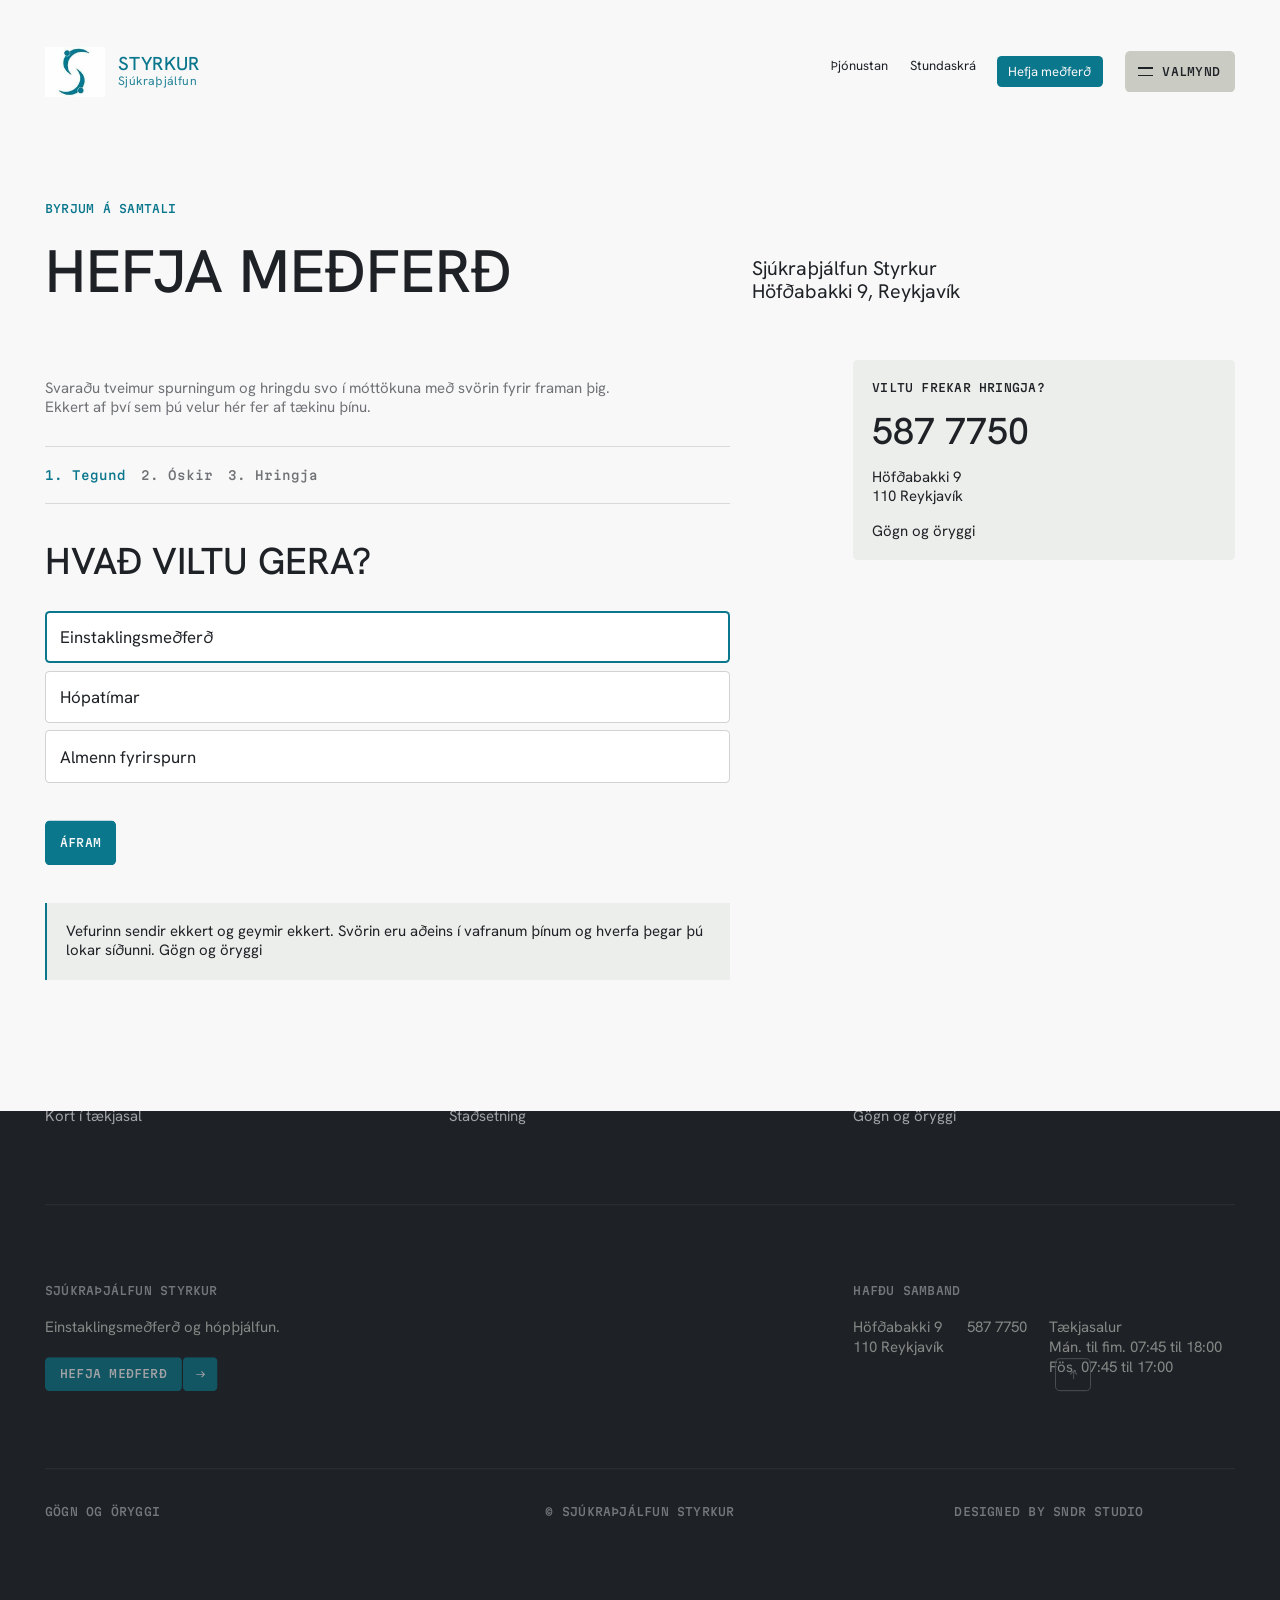
==== byrja.html @ fd708a23 "Deploy bebd283 (noindex preview)" ====
<!doctype html>
<html lang="is">
<head>
<meta charset="utf-8">
<meta name="viewport" content="width=device-width, initial-scale=1">
<title>Hefja meðferð | Sjúkraþjálfun Styrkur</title>
<meta http-equiv="Content-Security-Policy" content="form-action 'none'">
<meta name="robots" content="noindex, nofollow">
<meta name="theme-color" content="#f8f8f9">
<link rel="icon" type="image/jpeg" href="img/cropped-cropped-logo.jpg">
<link rel="apple-touch-icon" href="img/cropped-cropped-logo.jpg">
<script>/* landing loader gate: home page, first visit per session, motion allowed. Failsafe opens after 4.5 s whatever happens. */
(function(){var d=document.documentElement,open;window.styrkurGate=new Promise(function(r){open=r});window.styrkurOpen=open;
try{var home=/(\/|index\.html)$/.test(location.pathname),seen=sessionStorage.getItem('styrkur-seen'),calm=matchMedia('(prefers-reduced-motion: reduce)').matches;
if(home&&!seen&&!calm){d.classList.add('is-loading');setTimeout(function(){if(d.classList.contains('is-loading')){d.classList.remove('is-loading');var l=document.getElementById('ldr');if(l)l.remove();open()}},4500)}else open()}catch(e){open()}})();</script>
<link rel="stylesheet" href="css/brand.css?v=styrkur-1">
<link rel="stylesheet" href="css/site.css?v=styrkur-1">
<link rel="stylesheet" href="css/pages.css?v=styrkur-1">
<link rel="stylesheet" href="css/styrkur.css?v=styrkur-3">
</head>
<body data-page="byrja">
<!-- Frumgerð. Ekkert er sent úr eyðublaðinu. -->
<svg width="0" height="0" style="position:absolute" aria-hidden="true"><symbol id="arrow" viewBox="0 0 12 9">
<path d="M7.5 0 12 4.5 7.5 9l-.9-.9 3-3H0V3.9h9.6l-3-3z" fill="currentColor"/></symbol></svg><a class="skip" href="#main">Fara beint í efni</a>
<header class="hdr" id="hdr"><div class="hdr__row"><a class="logo logo--lock" href="index.html" aria-label="Sjúkraþjálfun Styrkur, forsíða"><img class="logo__seal" src="img/cropped-cropped-logo.jpg" width="200" height="167" alt=""><span class="logo__name" translate="no"><span>STYRKUR</span><span>Sjúkraþjálfun</span></span></a>
<nav class="hdr__nav" aria-label="Flýtileiðir"><a href="thjonusta.html">Þjónustan</a><a href="stundaskra.html">Stundaskrá</a><a href="byrja.html" class="hdr__book">Hefja meðferð</a></nav>
<button class="burger burger--lbl " id="burger" aria-label="Opna valmynd" aria-expanded="false" aria-controls="nav"><span class="burger__in"></span><span class="burger__l"></span><span class="burger__t" aria-hidden="true">Valmynd</span></button></div></header>
<div class="nav-veil" aria-hidden="true"></div><div class="nav" id="nav" role="dialog" aria-modal="true" aria-label="Valmynd" tabindex="-1" inert><div class="nav__scroll" data-nav-scroll><div class="nav__box"><div class="nav__head"><a class="logo logo--lock" href="index.html" aria-label="Sjúkraþjálfun Styrkur, forsíða"><img class="logo__seal" src="img/cropped-cropped-logo.jpg" width="200" height="167" alt=""><span class="logo__name" translate="no"><span>STYRKUR</span><span>Sjúkraþjálfun</span></span></a><button class="burger burger--lbl nav__close" id="close" aria-label="Loka valmynd" ><span class="burger__in"></span><span class="burger__l"></span><span class="burger__t" aria-hidden="true">Loka</span></button></div><div class="nav__cols"><div class="nav__col">
<h2 class="nav__title t-mono"><button type="button" class="acc" aria-expanded="false" data-split="chars">Þjónusta</button></h2>
<ul class="nav__links">
<li><a href="thjonusta.html"><span style="--i:0">Þjónustan</span></a></li>
<li><a href="stundaskra.html"><span style="--i:1">Stundaskrá</span></a></li>
<li><a href="gjafabref.html"><span style="--i:2">Kort í tækjasal</span></a></li>
</ul></div><div class="nav__col">
<h2 class="nav__title t-mono"><button type="button" class="acc" aria-expanded="false" data-split="chars">Hefja meðferð</button></h2>
<ul class="nav__links">
<li><a href="byrja.html"><span style="--i:0">Hefja meðferð</span></a></li>
<li><a href="tel:+3545877750"><span style="--i:1">587 7750</span></a></li>
<li><a href="starfsfolk.html#stadsetning"><span style="--i:2">Staðsetning</span></a></li>
</ul></div><div class="nav__col">
<h2 class="nav__title t-mono"><button type="button" class="acc" aria-expanded="false" data-split="chars">Styrkur</button></h2>
<ul class="nav__links">
<li><a href="starfsfolk.html"><span style="--i:0">Starfsfólk og um okkur</span></a></li>
<li><a href="frettir.html"><span style="--i:1">Fréttir</span></a></li>
<li><a href="gogn.html"><span style="--i:2">Gögn og öryggi</span></a></li>
</ul></div></div><div class="nav__cards"><a class="nav__card" href="byrja.html"><span class="nav__thumb"><img class="ph" src="img/IMG_5588-scaled-e1670781606950.jpg" width="1920" height="1331" alt="" loading="lazy" decoding="async"></span><span class="nav__card-t"><span>Hefja meðferð</span><span>Byrjum á samtali</span></span></a><a class="nav__card" href="stundaskra.html"><span class="nav__thumb"><img class="ph" src="img/DSC_3458-copy-e1670781083453-edited.jpg" width="907" height="567" alt="" loading="lazy" decoding="async"></span><span class="nav__card-t"><span>Vikan þín</span><span>Hópar og tímar</span></span></a><a class="nav__card" href="starfsfolk.html"><span class="nav__thumb"><img class="ph" src="img/DSC_3448-copy.jpg" width="1200" height="801" alt="" loading="lazy" decoding="async"></span><span class="nav__card-t"><span>Fólkið okkar</span><span>Kynntu þér starfsfólkið</span></span></a></div><div class="nav__foot t-mono"><a href="tel:+3545877750"><span>587 7750</span></a><a href="starfsfolk.html#stadsetning"><span>Höfðabakki 9</span></a>
<p><span>© Sjúkraþjálfun Styrkur</span></p>
</div></div></div></div>
<main id="main">
<section class="bkh grid px" data-theme="white" id="koma"><div class="bkh__t">
<p class="t-mono eyebrow" data-split="chars">Byrjum á samtali</p>
<h1 class="t-h1" data-split="lines3d">Hefja meðferð</h1>
</div>
<p class="bkh__l" data-split="lines">Sjúkraþjálfun Styrkur<br>Höfðabakki 9, Reykjavík</p>
</section>
<section class="bk px" data-theme="white" id="beidni"><div class="grid"><div class="bk__main">
<p class="st-note">Svaraðu tveimur spurningum og hringdu svo í móttökuna með svörin fyrir framan þig. Ekkert af því sem þú velur hér fer af tækinu þínu.</p>
<noscript>
<p>Hringdu í móttökuna í <a class="ul" href="tel:+3545877750">587 7750</a>.</p>
</noscript>
<form onsubmit="return false" id="request" aria-describedby="privacy-note"><ol class="st-progress" aria-label="Skref beiðni">
<li aria-current="step">1. Tegund</li>
<li>2. Óskir</li>
<li>3. Hringja</li>
</ol>
<fieldset class="st-step" data-step="0">
<legend class="t-h2" tabindex="-1">Hvað viltu gera?</legend>
<div class="vk__opts"><label class="vk__opt"><input type="radio" name="type" value="Einstaklingsmeðferð" checked><span class="vk__opt-t">Einstaklingsmeðferð</span></label><label class="vk__opt"><input type="radio" name="type" value="Hópatímar" ><span class="vk__opt-t">Hópatímar</span></label><label class="vk__opt"><input type="radio" name="type" value="Almenn fyrirspurn" ><span class="vk__opt-t">Almenn fyrirspurn</span></label></div></fieldset>
<fieldset class="st-step" data-step="1" hidden>
<legend class="t-h2" tabindex="-1">Hvenær hentar þér?</legend>
<fieldset class="vk__set">
<legend class="t-mono">Dagar, valfrjálst</legend>
<div class="vk__picks"><label class="st-check"><input type="checkbox" name="day" value="Mánudagur"><span>Mánudagur</span></label><label class="st-check"><input type="checkbox" name="day" value="Þriðjudagur"><span>Þriðjudagur</span></label><label class="st-check"><input type="checkbox" name="day" value="Miðvikudagur"><span>Miðvikudagur</span></label><label class="st-check"><input type="checkbox" name="day" value="Fimmtudagur"><span>Fimmtudagur</span></label><label class="st-check"><input type="checkbox" name="day" value="Föstudagur"><span>Föstudagur</span></label></div></fieldset>
<fieldset class="vk__set">
<legend class="t-mono">Tími dags</legend>
<div class="vk__opts"><label class="vk__opt"><input type="radio" name="period" value="Skiptir ekki máli" checked><span class="vk__opt-t">Skiptir ekki máli</span></label><label class="vk__opt"><input type="radio" name="period" value="Fyrir hádegi" ><span class="vk__opt-t">Fyrir hádegi</span></label><label class="vk__opt"><input type="radio" name="period" value="Eftir hádegi" ><span class="vk__opt-t">Eftir hádegi</span></label></div></fieldset>
<p>Óskirnar eru ekki staðfestur meðferðartími.</p>
</fieldset>
<fieldset class="st-step" data-step="2" hidden>
<legend class="t-h2" tabindex="-1">Hringdu og segðu þetta</legend>
<dl class="st-review" id="review"></dl>
<p>Móttakan finnur með þér tíma eða hóp sem hentar. Hvað amar að ræðir þú við sjúkraþjálfarann, ekki á vefnum.</p>
</fieldset>
<div class="st-actions"><button type="button" class="vk__pick" data-back hidden>Til baka</button><button type="button" class="btn btn--signal" data-next><span class="btn__in"><span class="btn__seg">Áfram</span></span></button><a class="btn btn--signal" href="tel:+3545877750" data-send hidden><span class="btn__in"><span class="btn__seg">Hringja í 587 7750</span><span class="btn__seg btn__seg--icon"><svg aria-hidden="true"><use href="#arrow"/></svg></span></span></a></div></form>
<aside class="st-privacy" id="privacy-note">
<p>Vefurinn sendir ekkert og geymir ekkert. Svörin eru aðeins í vafranum þínum og hverfa þegar þú lokar síðunni. <a class="ul" href="gogn.html">Gögn og öryggi</a></p>
</aside>
</div>
<aside class="bk__aside" data-reveal="fade"><div class="bk__sticky">
<p class="t-mono">Viltu frekar hringja?</p>
<p class="t-h2"><a href="tel:+3545877750">587 7750</a></p>
<p>Höfðabakki 9<br>110 Reykjavík</p>
<a class="ul" href="gogn.html">Gögn og öryggi</a></div></aside>
</div></section>
</main>
<footer class="ftr" data-theme="dark"><div class="ftr__in px"><div class="ftr__nav grid"><div>
<h2 class="ftr__t t-mono"><button type="button" class="acc" aria-expanded="false">Þjónusta</button></h2>
<ul class="ftr__list">
<li><a href="thjonusta.html">Þjónustan</a></li>
<li><a href="stundaskra.html">Stundaskrá</a></li>
<li><a href="gjafabref.html">Kort í tækjasal</a></li>
</ul></div><div>
<h2 class="ftr__t t-mono"><button type="button" class="acc" aria-expanded="false">Hefja meðferð</button></h2>
<ul class="ftr__list">
<li><a href="byrja.html">Hefja meðferð</a></li>
<li><a href="tel:+3545877750">587 7750</a></li>
<li><a href="starfsfolk.html#stadsetning">Staðsetning</a></li>
</ul></div><div>
<h2 class="ftr__t t-mono"><button type="button" class="acc" aria-expanded="false">Styrkur</button></h2>
<ul class="ftr__list">
<li><a href="starfsfolk.html">Starfsfólk og um okkur</a></li>
<li><a href="frettir.html">Fréttir</a></li>
<li><a href="gogn.html">Gögn og öryggi</a></li>
</ul></div></div><div class="ftr__mid"><div class="ftr__news">
<h2 class="ftr__t t-mono">Sjúkraþjálfun Styrkur</h2>
<p>Einstaklingsmeðferð og hópþjálfun.</p>
<a class="btn btn--signal" href="byrja.html"><span class="btn__in"><span class="btn__seg">Hefja meðferð</span><span class="btn__seg btn__seg--icon"><svg aria-hidden="true"><use href="#arrow"/></svg></span></span></a></div><div class="ftr__contact">
<h2 class="ftr__t t-mono">Hafðu samband</h2>
<p>Höfðabakki 9<br>110 Reykjavík</p>
<a class="ul" href="tel:+3545877750">587 7750</a>
<p>Tækjasalur<br>Mán. til fim. 07:45 til 18:00<br>Fös. 07:45 til 17:00</p>
</div><button class="btn ftr__top" id="toTop" aria-label="Efst á síðu"><span class="btn__in"><span class="btn__seg"><svg viewBox="0 0 12 12" aria-hidden="true"><path d="M6 0 11 5l-.9.9L6.6 2.4V12H5.4V2.4L1.9 5.9 1 5z" fill="currentColor"/></svg><svg viewBox="0 0 12 12" aria-hidden="true"><path d="M6 0 11 5l-.9.9L6.6 2.4V12H5.4V2.4L1.9 5.9 1 5z" fill="currentColor"/></svg></span></span></button></div><div class="ftr__bot grid t-mono"><a href="gogn.html">Gögn og öryggi</a><span>© Sjúkraþjálfun Styrkur</span><a class="ftr__credit" href="https://sndrstudio.is">Designed by SNDR Studio</a></div></div></footer>
<div class="cur" id="cur" aria-hidden="true"><div class="cur__pill t-mono"><span id="curText"></span><svg style="width:1rem;height:.8rem"><use href="#arrow"/></svg></div></div>

<script src="js/vendor/gsap.min.js"></script>
<script src="js/vendor/SplitText.min.js"></script>
<script src="js/vendor/ScrollToPlugin.min.js"></script>
<script src="js/vendor/CustomEase.min.js"></script>
<script src="js/vendor/lenis.min.js"></script>
<script src="js/site.js?v=styrkur-3"></script>
<script src="js/styrkur.js?v=styrkur-3"></script>
</body>
</html>
---- css/brand.css ----
/* Styrkur brand layer. Original type and neutral system tokens retained. */
@font-face{font-family:"Sans";src:url("../fonts/hanken/hanken-grotesk-v12-latin_latin-ext-regular.woff2") format("woff2");font-weight:300 450;font-display:swap}
@font-face{font-family:"Sans";src:url("../fonts/hanken/hanken-grotesk-v12-latin_latin-ext-500.woff2") format("woff2");font-weight:451 700;font-display:swap}
@font-face{font-family:"Mono";src:url("../fonts/martian/martian-mono-v6-latin_latin-ext-100.woff2") format("woff2");font-weight:100 300;font-display:swap}
@font-face{font-family:"Mono";src:url("../fonts/martian/martian-mono-v6-latin_latin-ext-500.woff2") format("woff2");font-weight:301 700;font-display:swap}
:root{
  /* colour roles */
  --ink:#1e2226;      /* primary text, dark sections, menu panel          ref #1e2226 */
  --paper:#f8f8f9;    /* page background, text on dark                    ref #f8f8f9 */
  --signal:#0a778c;   /* median logo pixel; 4.91:1 on paper, 5.21:1 with white */
  --stone:#caccc4;    /* button fill, tracks, text on dark                 ref #caccc4 */
  --mute:#707275;     /* body copy on light: AA set from the bundle, 4.55:1 ref #787a7d */
  --mute-2:#717273;   /* tags, dates, table rows: AA 4.54:1                ref #a5a7a8 */
  --line-dark:#696c6e;/* outline button on dark, captions: 3.03:1         ref #4b4e51 */
  --media:#c9ccc6;    /* media placeholder before load                     ref #bbb */
  --sans:"Sans",system-ui,sans-serif;
  --mono:"Mono",ui-monospace,monospace;
}
.tmd__copy,.ftr__t,.nav__title{color:#86888b}  /* mute on ink: 4.50:1 */
---- css/site.css ----
/* Clean-room rebuild of the olympic.no system. Values from ../TEARDOWN.md. Own markup, own class names. */

:root{
  --wrap:172.8rem; --margin:4.8rem; --gutter:2.4rem; --cols:12; --radius:.5rem; --header-h:15.3rem;
  --col-w:calc((min(100vw,var(--wrap)) - 2*var(--margin) - (var(--cols) - 1)*var(--gutter))/var(--cols));
  --pad-x:max((100% - var(--wrap))/2 + var(--margin),var(--margin));
  --ease-out:cubic-bezier(.22,.7,.2,1); --ease-in:cubic-bezier(.55,.085,.68,.53); --ease-dive:cubic-bezier(.85,0,.15,1); --ease-tile:cubic-bezier(.77,0,.18,1);
  --menu-dur:1.2s; --menu-dim:.25; --tempo-1:2s; --tempo-2:2s;
}
@media (min-width:1729px){:root{--wrap:216rem;--margin:6rem;--gutter:3rem}}
@media (max-width:1023px){:root{--margin:2rem;--gutter:2rem;--tempo-1:.8s;--tempo-2:1s}}
@media (max-width:519px){:root{--header-h:18.1rem;--cols:2;--margin:1.6rem;--gutter:1.6rem}}

html{font-size:.5787037037vw;background:var(--paper);overflow:hidden scroll}
@media (min-width:1729px){html{font-size:.462962963vw}}
@media (max-width:1439px){html{font-size:.7320644217vw}}
@media (max-width:1023px){html{font-size:9px}}
@media (max-width:519px){html{font-size:2.6666666667vw}}
html.lenis,html.lenis body{height:auto}
.lenis.lenis-stopped{overflow:hidden}
*,*::before,*::after{box-sizing:border-box;margin:0;padding:0}
body{font:450 1.6rem/1.3125 var(--sans);color:var(--ink);background:var(--paper);-webkit-font-smoothing:antialiased}
a{color:inherit;text-decoration:none} button{font:inherit;color:inherit;background:none;border:0;cursor:pointer} ul{list-style:none} img{display:block;max-width:100%}
.sr{position:absolute;width:1px;height:1px;overflow:hidden;clip-path:inset(50%);white-space:nowrap}
html.no-scroll,html.menu-open{overflow:hidden;overscroll-behavior:none}

/* type roles */
.t-mono{font:500 1.2rem/1.5833333333 var(--mono);letter-spacing:.02em;text-transform:uppercase}
.t-h1{font:500 6.4rem/1.0625 var(--sans);text-transform:uppercase}
.t-h2{font:500 4rem/1.1 var(--sans);text-transform:uppercase}
.t-lead{font:450 2.1rem/1.1904761905 var(--sans)}
@media (max-width:1023px){.t-h2{font-size:3.4rem;line-height:1.0555555556}}
@media (max-width:767px){.t-h1{font-size:4rem;line-height:1.15}.t-lead{font-size:1.9rem;line-height:1.2105263158}}
.eyebrow{color:var(--signal)}
.grid{display:grid;grid-template-columns:repeat(var(--cols),minmax(0,1fr));column-gap:var(--gutter)}
.px{padding-inline:var(--pad-x)}

/* placeholder media: neutral, image-free */
.ph{position:absolute;inset:0;background:var(--media)}
.ph--sea{background:linear-gradient(180deg,#8d9aa3 0%,#5d6b75 45%,#2c353c 100%)}
.ph--dusk{background:linear-gradient(170deg,#a9b4ba 0%,#6f7c84 40%,#1f262b 100%)}
.ph--steel{background:linear-gradient(200deg,#7e8890 0%,#47525a 55%,#1b2126 100%)}
.ph--fog{background:linear-gradient(180deg,#c7cdd0 0%,#98a3a9 60%,#5f6a71 100%)}
.ph--night{background:linear-gradient(180deg,#39434b 0%,#1e2226 100%)}

/* parallax recipe (CSS scroll-driven) */
.plx{view-timeline-name:--plx;view-timeline-axis:block;overflow:clip}
.plx__m{--ty:-15%;position:absolute;left:0;top:0;width:100%;height:100%}
@media (max-width:519px){.plx__m{--ty:-10%}}
@supports (animation-timeline:scroll()){
  .plx__m{height:calc(100% + abs(var(--ty)));animation:plx 1s linear both;animation-timeline:--plx;animation-range:entry 0% cover 100%}
}
@keyframes plx{from{transform:translateY(var(--ty))}to{transform:translateY(0)}}

/* reveal recipes */
[data-reveal]{animation-duration:.8s;animation-timing-function:ease;animation-fill-mode:forwards}
[data-reveal=fade],[data-reveal=up]{opacity:0}
[data-reveal=fade].in{animation-name:k-appear}
[data-reveal=up].in{animation-name:k-appear-up}
[data-reveal=slide]{transform:translateY(100%)}
[data-reveal=slide].in{animation-name:k-slide-in}
[data-reveal=slide].out{animation-name:k-slide-out;animation-delay:0ms!important}
.mask{display:block;overflow:hidden}
[data-split]{opacity:0}
[data-split].in,[data-split].out{opacity:1}
[data-split] .w{display:inline-block;vertical-align:top;overflow:hidden;line-height:1}
[data-split] .wi{display:inline-block;line-height:inherit;transform:translateY(100%)}
[data-split] .l{display:block;overflow:hidden}
[data-split] .li{display:inline-block;transform:translateY(100%)}
[data-split=words].in .wi{animation:k-tide 1.2s var(--ease-out) forwards;animation-delay:calc(var(--i) * 80ms + var(--d,0ms))}
[data-split=lines].in .li{animation:k-appear-up 1.2s var(--ease-out) forwards;animation-delay:calc(var(--i) * 80ms + var(--d,0ms))}
[data-split=lines3d] .l{transform-style:preserve-3d;perspective:800px;perspective-origin:35% 90%}
[data-split=lines3d] .li{transform:none;transform-origin:bottom center;clip-path:inset(100% 0 0 0)}
[data-split=lines3d].in .li{animation:k-3d 1.6s var(--ease-out) forwards;animation-delay:calc(var(--i) * .2s + var(--d,0ms))}
[data-split=lines3d].out .li{animation:k-3d-out .6s var(--ease-in) both}
[data-split=chars] .c{opacity:0}
[data-split=chars].in .c{animation:k-appear .18s var(--ease-in) forwards;animation-delay:calc(var(--i) * 20ms + var(--d,0ms))}
@keyframes k-appear{from{opacity:0}to{opacity:1}}
@keyframes k-appear-up{from{transform:translateY(100%);opacity:0}to{transform:none;opacity:1}}
@keyframes k-tide{0%{transform:translateY(160%);opacity:0}60%{opacity:1}to{transform:none;opacity:1}}
@keyframes k-slide-in{from{transform:translateY(100%)}to{transform:none}}
@keyframes k-slide-out{from{transform:none}to{transform:translateY(100%)}}
@keyframes k-up-out{from{transform:none}to{transform:translateY(-100%)}}
@keyframes k-3d{0%{transform:scaleY(.55) rotateX(-90deg) translateY(120%) translateZ(20px);clip-path:inset(100% 0 0 0)}10%{clip-path:inset(0)}to{transform:none;clip-path:inset(0)}}
@keyframes k-3d-out{from{transform:none;clip-path:inset(0)}to{transform:scaleY(.55) rotateX(90deg) translateY(-120%) translateZ(20px);clip-path:inset(0 0 100% 0)}}
@media (prefers-reduced-motion:reduce){
  [data-reveal],[data-split],[data-split] .wi,[data-split] .li,[data-split] .c{animation:none!important;opacity:1!important;transform:none!important;clip-path:none!important}
}

/* buttons: two-layer fill swap */
.btn{--bg:var(--stone);--fg:var(--ink);--bg-h:var(--ink);--fg-h:var(--stone);display:inline-flex;height:3.7rem;border-radius:var(--radius);font:500 1.2rem/1.5833333333 var(--mono);letter-spacing:.02em;text-transform:uppercase;position:relative}
.btn__in{display:flex;column-gap:1px;height:100%;overflow:hidden;clip-path:inset(0 round var(--radius))}
.btn__seg{position:relative;z-index:0;display:flex;align-items:center;justify-content:center;padding-inline:1.6rem;color:var(--fg);transition:color .3s ease}
.btn__seg--icon{width:3.7rem;padding:0}
.btn__seg::before,.btn__seg::after{content:"";position:absolute;inset:0;z-index:-1;clip-path:inset(0 round var(--radius))}
.btn__seg::before{background:var(--bg);transition:transform .3s cubic-bezier(0,.25,0,1) calc(.3s / 1.8)}
.btn__seg::after{background:var(--bg-h);transform:translateY(calc(100% + 1px));transition:transform .3s cubic-bezier(.9,0,1,1)}
.btn__seg svg{width:1.2rem;height:.9rem;transform:scale(.8);transition:transform .3s var(--ease-out)}
@media (hover:hover) and (pointer:fine){
  .btn:hover .btn__seg{color:var(--fg-h)}
  .btn:hover .btn__seg::before{transition-delay:0s;transition-timing-function:cubic-bezier(.9,0,1,1);transform:scale(.9)}
  .btn:hover .btn__seg::after{transition-delay:calc(.3s / 1.8);transition-timing-function:cubic-bezier(0,.25,0,1);transform:none}
  .btn:hover .btn__seg svg{transform:scale(1)}
}
.btn:focus-visible{outline:1px solid var(--signal);outline-offset:.4rem}
.btn:focus-visible .btn__seg{color:var(--fg-h)}
.btn:focus-visible .btn__seg::before{transform:scale(.9)}
.btn:focus-visible .btn__seg::after{transform:none}
.btn--on-dark{--bg-h:var(--signal)}
.btn--ghost{--bg:rgba(248,248,249,.07);--fg:var(--paper);--bg-h:var(--paper);--fg-h:var(--ink)}

/* header */
.hdr{position:fixed;top:0;left:0;width:100vw;z-index:6001;color:var(--ink);transition:color .4s ease;pointer-events:none;view-transition-name:header}
.hdr a,.hdr button{pointer-events:auto}
.hdr--light,.hdr--offwhite{color:var(--paper)}
.hdr__row{display:flex;align-items:center;column-gap:var(--gutter);height:var(--header-h);padding-inline:var(--pad-x);transition:transform 1.2s var(--ease-out)}
.hdr.is-collapsed .hdr__row{transform:translateY(-100%)}
.logo{display:flex;align-items:center;column-gap:2.8rem}
.logo__mark{width:5.7rem;height:5.7rem;flex:none}
.logo__word{display:block;overflow:hidden;font:600 3rem/1 var(--sans);letter-spacing:.01em;text-transform:uppercase}
.logo__word span{display:block;animation:k-slide-in 1.2s var(--ease-out) both}
.hdr.is-word-hidden .logo__word span{animation:k-up-out 1.2s var(--ease-out) both}
.hdr__nav{display:flex;column-gap:2.3rem;margin-left:auto;font:450 1.4rem/1.5 var(--sans)}
.hdr__nav a{transition:opacity .4s ease,color .4s ease}
.hdr__nav a[aria-current]{color:var(--signal)}
@media (hover:hover) and (pointer:fine){.hdr__nav:has(a:hover) a:not(:hover){opacity:.25}}
@media (max-width:1023px){.hdr__nav{display:none}.burger{margin-left:auto}}

.burger{--bg:var(--stone);--fg:var(--ink);--bg-h:var(--ink);--fg-h:var(--stone);position:relative;width:calc(1.4rem + 2.2rem);height:3.3rem;border-radius:var(--radius)}
.hdr--light .burger,.hdr--offwhite .burger{--bg-h:var(--signal)}
.hdr--grey .burger{--bg:var(--ink);--fg:var(--stone);--bg-h:var(--signal)}
.burger__in{position:absolute;inset:0;overflow:hidden;clip-path:inset(0 round var(--radius))}
.burger__in::before,.burger__in::after{content:"";position:absolute;inset:0;clip-path:inset(0 round var(--radius))}
.burger__in::before{background:var(--bg);transition:transform .3s cubic-bezier(0,.25,0,1) calc(.3s / 1.8),background-color .4s ease}
.burger__in::after{background:var(--bg-h);transform:translateY(calc(100% + 1px));transition:transform .3s cubic-bezier(.9,0,1,1),background-color .4s ease}
.burger__l{position:absolute;inset:0;display:flex;flex-direction:column;align-items:center;justify-content:center}
.burger__l::before,.burger__l::after{content:"";width:1.4rem;height:1px;background:var(--fg);transition:transform .8s cubic-bezier(0,.25,0,1),background-color .4s ease}
.burger__l::before{transform:translateY(-2px)} .burger__l::after{transform:translateY(2px)}
@media (hover:hover) and (pointer:fine){
  .burger:hover .burger__in::before{transition-delay:0s;transition-timing-function:cubic-bezier(.9,0,1,1);transform:scale(.9)}
  .burger:hover .burger__in::after{transition-delay:calc(.3s / 1.8);transition-timing-function:cubic-bezier(0,.25,0,1);transform:none}
  .burger:hover .burger__l::before,.burger:hover .burger__l::after{background:var(--fg-h);transition:transform .8s cubic-bezier(0,.25,0,1),background-color .4s .2s}
}
.burger:focus-visible{outline:1px solid var(--signal);outline-offset:.4rem}
.menu-open .burger__l::before{transform:translateY(1px) rotate(0)}
.menu-open .burger__l::after{transform:none}

/* menu */
.nav{position:fixed;inset:0;z-index:8000;color:var(--paper);visibility:hidden;clip-path:inset(0 0 100% 0);transition:clip-path var(--menu-dur) var(--ease-dive),visibility 0ms var(--menu-dur)}
.menu-open .nav{visibility:visible;clip-path:inset(0);transition:clip-path var(--menu-dur) var(--ease-dive),visibility 0ms}
.nav__scroll{height:100%;overflow:auto;overscroll-behavior:contain;background:var(--ink);padding-inline:var(--pad-x);padding-bottom:4.8rem;scrollbar-width:none}
.nav__box{display:flex;flex-direction:column;justify-content:space-between;min-height:100%;row-gap:clamp(1.6rem,.5vh,17.4rem);transform:translateY(-20rem);transition:transform var(--menu-dur) var(--ease-dive)}
.menu-open .nav__box{transform:none;transition:transform 0ms}
@media (max-width:1023px){.nav__box{transform:none}.nav__scroll{padding-bottom:6.8rem}}
.nav__head{display:flex;align-items:center;height:var(--header-h)}
.nav__head .logo__word span{animation:none;transform:translateY(100%);transition:transform 0ms var(--ease-out) var(--menu-dur)}
.menu-open .nav__head .logo__word span{transform:none;transition:transform 1.2s var(--ease-out) var(--tempo-1)}
.nav__close{margin-left:auto}
@media (min-width:1024px){
  .nav__close{clip-path:inset(100% 0 0 0);transition:clip-path 0ms var(--menu-dur)}
  .menu-open .nav__close{clip-path:inset(0);transition:clip-path 1.2s var(--ease-dive) var(--tempo-1)}
}
.nav__cols{display:flex;justify-content:space-between;gap:17.4rem 6.3rem}
.nav__col{flex:1 0 0}
.nav__title{color:var(--mute);margin-bottom:1.1rem;padding-bottom:1.6rem;position:relative;opacity:0;transition:opacity 0ms var(--menu-dur)}
.menu-open .nav__title{opacity:1;transition:opacity 1.2s ease}
.nav__title::after{content:"";position:absolute;left:0;bottom:0;width:100%;height:1px;background:var(--paper);opacity:.1;transform:scaleX(0);transform-origin:left;transition:transform 0ms var(--menu-dur)}
.menu-open .nav__title::after{transform:scaleX(1);transition:transform 1.2s var(--ease-dive)}
.nav__links{display:flex;flex-direction:column;gap:.6rem;font:450 2.1rem/1.1904761905 var(--sans)}
.nav__links a{display:block;overflow:hidden;transition:opacity .4s ease}
.nav__links span{display:block;transform:translateY(calc(100% + 1rem));transition:transform 0ms var(--menu-dur)}
.menu-open .nav__links span{transform:none;transition:transform .8s var(--ease-tile) calc(.15s + var(--i) * 40ms)}
@media (hover:hover) and (pointer:fine){.nav:has(.nav__links a:hover) .nav__links a:not(:hover){opacity:var(--menu-dim)}}
.nav__cards{display:flex;gap:1.6rem 6.3rem}
.nav__card{flex:1 0 0;display:flex;flex-direction:column;row-gap:1.8rem}
.nav__thumb{position:relative;aspect-ratio:276/93;border-radius:var(--radius);overflow:clip;clip-path:inset(100% 0 0 0);transition:clip-path 0ms var(--menu-dur)}
.menu-open .nav__thumb{clip-path:inset(0);transition:clip-path 1.2s var(--ease-dive)}
.nav__thumb::after{content:"";position:absolute;inset:0;background:#000;opacity:.6;transition:opacity .4s ease}
@media (hover:hover) and (pointer:fine){.nav__card:hover .nav__thumb::after{opacity:0}}.nav__card:focus-visible .nav__thumb::after{opacity:0}
.nav__card-t{overflow:clip}
.nav__card-t span{display:block;transform:translateY(105%);transition:transform 0ms var(--menu-dur)}
.nav__card-t span+span{color:rgba(248,248,249,.25)}
.menu-open .nav__card-t span{transform:none;transition:transform 1.2s var(--ease-dive) .1s}
.nav__foot{display:flex;align-items:center;column-gap:6.3rem;color:var(--mute)}
.nav__foot>*{flex:1 0 0;overflow:hidden}
.nav__foot span{display:block;transform:translateY(105%);transition:transform 0ms var(--menu-dur)}
.menu-open .nav__foot span{transform:none;transition:transform 1.2s var(--ease-dive) .2s}
.nav__foot .logo__mark{margin-left:auto}
@media (max-width:1023px){
  .nav__cols{flex-direction:column;gap:0}
  .nav__title{display:flex;justify-content:space-between;padding-block:1.8rem;margin:0;color:var(--paper);cursor:pointer}
  .nav__title::after{opacity:.1}
  .nav__links{max-height:0;overflow:hidden;opacity:0;transition:max-height .8s ease,opacity .8s ease}
  .nav__col.open .nav__links{max-height:40rem;opacity:1;padding-block:.2rem 3.6rem}
  .nav__cards{flex-direction:column;padding-top:5.8rem}
  .nav__card:nth-child(n+3){display:none}
  .nav__foot{display:none}
}

/* hero slider */
.hero{--dur:1.4s;position:relative;height:100vh;overflow:clip;background:var(--ink);color:var(--paper);view-timeline-name:--hero;view-timeline-axis:block}
@media (max-width:519px){.hero{height:100svh}}
.hero__stage{position:absolute;inset:0}
@supports (animation-timeline:scroll()){
  .hero__stage{--ty:-40vh;top:40vh;height:calc(100% + 40vh);animation:plx 1s linear both;animation-timeline:--hero;animation-range:exit 0% exit 100%}
}
.hero__stage::before{content:"";position:absolute;left:0;top:0;width:100%;height:100vh;z-index:3;pointer-events:none;--oh:48.4vh;background:linear-gradient(to top in oklab,rgba(0,0,0,.86) 0,rgba(0,0,0,.62) calc(var(--oh)*.3),rgba(0,0,0,.38) calc(var(--oh)*.55),rgba(0,0,0,.16) calc(var(--oh)*.75),rgba(0,0,0,.04) calc(var(--oh)*.9),rgba(0,0,0,0) var(--oh))}
@media (max-width:519px){.hero__stage::before{--oh:30.8vh;height:100svh}}
.hero__slide{position:absolute;inset:0;z-index:1;overflow:hidden}
.hero__frame{position:absolute;inset:0;transform:translateY(100%);transition:transform var(--dur) var(--ease-dive);will-change:transform;backface-visibility:hidden}
.hero__media{position:absolute;inset:0;height:100vh;transform:translateY(-30%);opacity:.6}
.hero__slide.is-leaving{z-index:2}
.hero__slide.is-leaving .hero__frame{transform:translateY(-60%)}
.hero__slide.is-leaving .hero__media{transition:transform var(--dur) var(--ease-dive),opacity var(--dur) var(--ease-dive);transform:translateY(30%)}
.hero__slide.is-active{z-index:3}
.hero__slide.is-active .hero__frame{transform:none}
.hero__slide.is-active .hero__media{transition:opacity 0ms,transform var(--dur) var(--ease-dive);transform:none;opacity:1}
.hero__slide.is-reset .hero__frame,.hero__slide.is-reset .hero__media{transition:none}
.hero__texts{position:absolute;inset:0;z-index:14;display:grid;grid-template-areas:"t";padding:var(--margin);pointer-events:none}
.hero__text{--top:50vh;grid-area:t;padding-top:var(--top);padding-bottom:7rem;align-content:start;position:relative}
@media (max-width:519px){.hero__text{--top:48.5svh}}
.hero__text.is-hidden{visibility:hidden;transition:visibility 0s 1.2s}
.hero__label{position:absolute;top:calc(var(--top) - 5.4rem);grid-column:1/span 4;color:var(--paper)}
.hero__title{grid-column:1/span 5;margin-left:-.5rem}
@media (max-width:1023px){.hero__title{grid-column:1/span 6;margin-left:0}}
@media (max-width:519px){.hero__title{grid-column:1/-1}}
.hero__cta{grid-column:1/span 4;margin-top:5.2rem;overflow:hidden;border-radius:var(--radius);width:fit-content;pointer-events:auto}
.hero [data-reveal=slide].in{animation-delay:1.15s}
.hero__ctrl{position:absolute;left:0;bottom:4rem;width:100%;z-index:1000;padding-inline:var(--pad-x)}
@media (max-width:519px){.hero__ctrl{bottom:6.15svh}}
.pager{display:flex;gap:2rem}
.pager__b{--ol:.3;--ot:.3;flex:1 1 0;display:flex;flex-direction:column;gap:.8rem;text-align:left}
.pager__b.is-active{--ol:1;--ot:1}
@media (hover:hover) and (pointer:fine){.pager__b:hover{--ol:1}}
.pager__i,.pager__n{opacity:var(--ol);transition:opacity .6s var(--ease-out);color:var(--paper)}
.pager__t{display:block;height:1px;width:100%;background:var(--stone);opacity:var(--ot);transition:opacity .6s var(--ease-out)}
.pager__t::before{content:"";display:block;height:100%;background:var(--signal);transform:scaleX(var(--p,0));transform-origin:0 50%;transition:transform .15s linear}
@media (max-width:519px){.pager__b{gap:1.4rem}.pager__n{display:none}}

/* label + copy */
.lwc{padding-top:4.8rem}
.lwc__label{grid-column:1/7}
.lwc__body{grid-column:7/-1}
.lwc__btn{margin-top:5.2rem}
@media (max-width:519px){.lwc{padding-top:4.4rem}.lwc__label,.lwc__body{grid-column:1/-1}.lwc__body{margin-top:2.4rem}.lwc__btn{margin-top:4.2rem}}

/* journal tiles */
.jt{margin-block:19rem 17.1rem}
.jt__head{grid-column:1/span 6}
.jt__head .t-h2{margin-top:2.6rem}
.jt__cta{grid-column:7/-1;place-self:end;margin-bottom:.3rem}
.jt__row{grid-column:1/-1;margin-top:8rem;display:grid;grid-template-columns:repeat(var(--cols),minmax(0,1fr));column-gap:var(--gutter)}
.jt__row>*{grid-column:span 4}
@media (max-width:767px){
  .jt{margin-block:9rem 7rem}.jt__head{grid-column:1/-1;text-align:center}.jt__head .t-h2{margin-top:2.2rem}.jt__cta{display:none}
  .jt__row{display:flex;gap:var(--gutter);overflow-x:auto;scroll-snap-type:x mandatory;margin-inline:calc(var(--margin) * -1);padding-inline:var(--margin);margin-top:5.4rem;scrollbar-width:none}
  .jt__row>*{flex:0 0 32.7rem;scroll-snap-align:start}
}
.tile{--r:.5rem;display:flex;flex-direction:column}
.tile__img{position:relative;aspect-ratio:528/542;clip-path:inset(0 round var(--r));transition:clip-path .8s var(--ease-tile)}
@media (max-width:519px){.tile__img{aspect-ratio:327/417}}
.tile__img .ph{transition:transform .8s var(--ease-tile)}
.tile__chip{position:absolute;top:2.7rem;left:2.7rem;z-index:5;display:flex;align-items:center;height:3.1rem;padding-inline:1.3rem;border:1px solid rgba(248,248,249,.4);border-radius:.4rem;color:var(--paper)}
.tile__body{margin-top:2.4rem;max-width:36.8rem}
.tile__tags{color:var(--mute-2)}
.tile__title{margin-top:1.8rem;transition:color .6s ease}
@media (hover:hover) and (pointer:fine){.tile:hover{--r:1.5rem}.tile:hover .ph{transform:scale(1.1)}.tile:hover .tile__title{color:var(--signal)}}
.tile:focus-visible{--r:1.5rem}

/* media link tiles */
.mlt{margin-top:19rem;margin-bottom:31.4rem;--margin:2.4rem}
.mlt__tile{grid-column:span 6;position:relative;display:flex;flex-direction:column;border-radius:var(--radius);overflow:clip;aspect-ratio:828/765;color:var(--paper)}
@media (min-width:1729px){.mlt__tile{aspect-ratio:11.1/9}}
.mlt__tile::before{content:"";position:absolute;inset:0 0 50% 0;z-index:4;background:linear-gradient(180deg,#000,#0000);opacity:.41;pointer-events:none}
.mlt__body{position:relative;z-index:5;display:flex;flex-direction:column;height:100%;padding:5.4rem 4.5rem}
.mlt__label{color:var(--stone)}
.mlt__h{max-width:33.4rem;margin-top:3.4rem}
.mlt__btn{margin-top:auto}
@media (max-width:519px){.mlt{--margin:1.6rem;margin-top:7rem;margin-bottom:11rem;row-gap:1.6rem}.mlt__tile{grid-column:1/-1;aspect-ratio:343/489}.mlt__body{padding:3.4rem 2.2rem}.mlt__h{margin-top:2.4rem}}

/* fullscreen media */
.fsm{margin-block:31.4rem 0}
.fsm__intro{text-align:center}
.fsm__intro .eyebrow{display:block;margin-bottom:3.4rem}
.fsm__spacer{position:relative;margin-top:17rem;height:100vh;min-height:78.4143518519vw}
.fsm__sticky{position:sticky;top:-5vh;height:110vh;display:grid;grid-template-columns:repeat(var(--cols),minmax(0,1fr));column-gap:var(--gutter);align-items:center;padding-inline:var(--pad-x);overflow:clip}
.fsm__bg{position:absolute;inset:0;mask-image:radial-gradient(#fff,#000);background:var(--ink)}
.fsm__content{grid-column:4/-4;position:relative;z-index:5;aspect-ratio:1;display:flex;flex-direction:column;align-items:center;justify-content:center;text-align:center;color:var(--paper)}
.fsm__text{width:calc(var(--col-w) * 4 + var(--gutter) * 3)}
.fsm__content .btn{margin-top:5.2rem}
@media (max-width:1023px){.fsm__intro .eyebrow{margin-bottom:2.4rem}.fsm__spacer{min-height:100svh}.fsm__sticky{position:relative;top:0;height:100vh}.fsm__content{grid-column:2/-2}.fsm__text{width:calc(100% - (var(--col-w) * 2 + var(--gutter)))}}
@media (max-width:519px){.fsm{margin-top:11rem}.fsm__spacer{margin-top:9rem}.fsm__sticky{padding-block:9rem}.fsm__content{grid-column:1/-1;aspect-ratio:auto;height:100%}.fsm__text{width:100%}}

/* text + media */
.tm{margin-block:11.2rem}
.tm__wrap{position:relative}
.tm__media{grid-column:span 6/-1;margin-left:calc(var(--col-w) / 2);position:relative;overflow:hidden;aspect-ratio:747/900;border-radius:var(--radius)}
.tm__content{grid-column:span 5;display:flex;flex-direction:column;padding-block:9.6rem;margin-right:calc(var(--gutter) * -1)}
.tm__content .eyebrow{margin-bottom:3.4rem}
.tm__copy{max-width:41.3rem;margin-top:auto}
.tm__content .btn{margin-top:5.2rem;align-self:flex-start}
.tm--rev .tm__media{order:-1;grid-column:span 6;margin-left:0;margin-right:calc(var(--col-w) / 2)}
.tm--rev .tm__content{order:1;grid-column:span 4/-2}
@media (max-width:1023px){.tm{margin-block:9rem}.tm__wrap{row-gap:5.5rem}.tm__media,.tm--rev .tm__media{order:-1;grid-column:1/-1;margin:0}.tm__content,.tm--rev .tm__content{grid-column:1/-1;padding-block:0;margin:0}.tm__content .eyebrow{margin-bottom:2.4rem}.tm__copy{margin-top:4.2rem}.tm__content .btn{margin-top:4.2rem}}

/* dark text + media */
.tmd{margin-block:11.2rem;background:var(--ink);color:var(--stone)}
.tmd__wrap{display:flex;position:relative;padding-inline:var(--pad-x)}
.tmd__media{flex-basis:calc(50% + var(--margin));margin-right:calc(var(--margin) * -1);position:relative;overflow:hidden;aspect-ratio:864/1192;order:2}
.tmd__media .plx__m{mask-image:radial-gradient(#fff,#000)}
.tmd__content{flex-basis:50%;display:flex;flex-direction:column;padding-block:14.4rem 21.5rem}
.tmd__content .eyebrow{margin-bottom:3.4rem}
.tmd__copy{max-width:41.4rem;margin-top:auto;color:var(--mute)}
.tmd__content .btn{margin-top:5.2rem;align-self:flex-start}
@media (min-width:1729px){.tmd__copy{margin-top:clamp(4.2rem,100vh - 60rem,100vh - 60rem)}}
@media (max-width:1023px){.tmd{margin-block:9rem}.tmd__wrap{flex-direction:column;padding-top:3.2rem}.tmd__media{order:0;aspect-ratio:343/372;flex-basis:auto;margin:0;border-radius:var(--radius)}.tmd__content{padding-block:5.4rem 11rem}.tmd__copy,.tmd__content .btn{margin-top:4.2rem}}

/* full-width statement with word scrub */
@property --p{syntax:"<number>";inherits:true;initial-value:0}
.fwc{position:relative;padding-block:23.2rem}
.fwc::before{content:"";position:absolute;top:0;left:0;width:100vw;height:1px;background:var(--ink);opacity:.1}
.fwc__box{grid-column:4/span 6;display:flex;flex-direction:column;align-items:center;text-align:center}
.fwc__copy{margin-top:3.4rem;font:450 3rem/1.1333333333 var(--sans);letter-spacing:-.01em}
.fwc__box .btn{margin-top:5.2rem}
@supports (animation-timeline:scroll()){
  .fwc__copy{--step:calc((1 - .16) / 79);animation:k-progress linear both;animation-timeline:view();animation-range:entry 33vh exit 10vh}
  .fwc__copy .sw{opacity:calc(.16 + clamp(0, (var(--p) - var(--i) * var(--step)) / .16, 1) * .84)}
}
@keyframes k-progress{from{--p:0}to{--p:1}}
@media (max-width:1023px){.fwc__box{grid-column:2/span 10}}
@media (max-width:767px){.fwc__copy{font-size:2.4rem;line-height:1.1666666667}}
@media (max-width:519px){.fwc{padding-block:11rem 13.6rem}.fwc__box{grid-column:1/-1}.fwc__copy{margin-top:2.4rem}.fwc__box .btn{margin-top:4.2rem}}

/* footer */
.ftr{position:relative;z-index:6002;background:var(--ink);color:var(--paper);contain:paint;view-timeline-name:--ftr;view-timeline-axis:block}
@supports (animation-timeline:scroll()){
  .ftr::before{content:"";position:absolute;inset:0;z-index:1;pointer-events:none;background:#1e222666;animation:k-disappear 1s both;animation-timeline:--ftr;animation-range:entry 40svh exit 0}
  .ftr__in{animation:k-ftr 1s both;animation-timeline:--ftr;animation-range:entry 0 exit 0}
}
@keyframes k-disappear{from{opacity:1}to{opacity:0}}
@keyframes k-ftr{from{transform:translateY(-25%)}to{transform:none}}
.ftr__nav{padding-block:5.3rem 8.2rem}
.ftr__nav>div{grid-column:span 2}
.ftr__nav>div:nth-child(4){grid-column:9/11}
.ftr__t{color:var(--mute);margin-bottom:2rem}
.ftr__list{display:flex;flex-direction:column;gap:1rem}
.ftr__list a{transition:color .4s ease}
@media (hover:hover) and (pointer:fine){.ftr__list:has(a:hover) a:not(:hover){color:var(--mute)}}
.ftr__mid{display:grid;grid-template-columns:repeat(3,minmax(0,1fr));column-gap:var(--gutter);grid-template-areas:"n . c" "n . s";border-top:1px solid rgba(248,248,249,.1);padding-block:8.2rem;position:relative}
.ftr__news{grid-area:n;display:flex;flex-direction:column}
.ftr__news p{max-width:31.9rem;color:var(--stone)}
.ftr__news .btns{display:flex;gap:.4rem;margin-top:auto;padding-top:3.4rem}
.ftr__contact{grid-area:c;display:flex;flex-wrap:wrap;column-gap:var(--gutter);color:var(--stone)}
.ftr__contact .ftr__t{width:100%}
.ftr__contact>div{flex-basis:calc(50% - var(--gutter) / 2)}
.ul{position:relative;display:inline-block;white-space:nowrap}
.ul::after{content:"";position:absolute;left:0;right:0;bottom:-.1em;height:.05em;min-height:1px;background:currentColor;transform:scaleX(0);transform-origin:100% 50%;transition:transform .8s cubic-bezier(.33,.65,.27,1)}
@media (hover:hover) and (pointer:fine){.ul:hover::after{transform:scaleX(1);transform-origin:0 50%}}
.ftr__social{grid-area:s;margin-top:7.3rem;display:flex;gap:.4rem}
.ftr__top{position:absolute;bottom:8.2rem;left:calc(100% - (2 * var(--col-w) + var(--gutter)));--bg:transparent;--fg:var(--line-dark);--bg-h:var(--line-dark);--fg-h:var(--paper);height:3.6rem;border:1px solid var(--line-dark);border-radius:var(--radius)}
.ftr__top .btn__seg{width:3.6rem;overflow:hidden}
.ftr__top svg{position:absolute;width:1.2rem;height:1.2rem;animation:k-arrow 6s linear infinite}
.ftr__top svg+svg{animation-delay:-3s}
@keyframes k-arrow{0%{transform:translateY(150%)}50%{transform:translateY(0)}100%{transform:translateY(-150%)}}
.ftr__bot{align-items:center;color:var(--mute);border-top:1px solid rgba(248,248,249,.1);padding-block:3.6rem}
.ftr__bot a,.ftr__bot button{transition:color .4s ease}
@media (hover:hover) and (pointer:fine){.ftr__bot a:hover,.ftr__bot button:hover{color:var(--paper)}}.ftr__bot a:focus-visible,.ftr__bot button:focus-visible{color:var(--paper)}
.ftr__bot>:nth-child(1){grid-column:1/span 2}
.ftr__bot>:nth-child(2){grid-column:span 2;justify-self:center}
.ftr__bot>:nth-child(3){grid-column:span 2}
.ftr__bot>:nth-child(4){grid-column:span 2/-3}
.ftr__bot>:nth-child(5){grid-column:span 2/-1}
@media (max-width:1023px){.ftr__nav{--cols:10;padding-block:5.6rem;row-gap:5.6rem}.ftr__nav>div:nth-child(4){grid-column:span 2}.ftr__mid{padding-block:5.6rem}.ftr__top{right:0;left:auto;bottom:5.6rem}.ftr__bot{padding-block:5.6rem}}
@media (max-width:519px){
  .ftr{padding-top:5rem}.ftr::before,.ftr__in{animation:none}
  .ftr__nav{display:flex;flex-direction:column;padding:0}
  .ftr__nav .ftr__t{display:flex;justify-content:space-between;padding-block:1.8rem;margin:0;cursor:pointer;border-bottom:1px solid rgba(248,248,249,.1)}
  .ftr__list{max-height:0;overflow:hidden;opacity:0;transition:max-height .8s ease,opacity .8s ease}
  .ftr__nav>div.open .ftr__list{max-height:30rem;opacity:1;padding-block:1.8rem 3.6rem}
  .ftr__mid{grid-template-columns:1fr;grid-template-areas:"c" "n" "s";padding-block:3.6rem}.ftr__news{margin-top:5.4rem}
  .ftr__bot{display:flex;flex-direction:column;align-items:flex-start;gap:1rem;padding-block:3.6rem 6.6rem}.ftr__bot>:nth-child(1){display:none}
}

/* cursor bubble */
.cur{display:none}
@media (pointer:fine){
  .cur{display:block;position:fixed;left:0;top:0;z-index:10000;pointer-events:none;opacity:0;visibility:hidden;transition:opacity 0s .3s,visibility 0s .3s}
  .cur.on{opacity:1;visibility:visible;transition-delay:0s}
  .cur__pill{position:absolute;top:1.7rem;left:1.7rem;height:3.7rem;min-width:3.7rem;display:flex;align-items:center;justify-content:center;gap:1rem;padding-inline:1.6rem;border-radius:var(--radius);background:var(--ink);color:var(--stone);clip-path:inset(100% 0 0 0 round var(--radius));transition:clip-path .6s var(--ease-tile);white-space:nowrap}
  .cur.on .cur__pill{clip-path:inset(0 round var(--radius))}
}

/* page transitions */
::view-transition-old(root),::view-transition-new(root){animation-duration:.6s;animation-timing-function:var(--ease-dive)}

/* hero ≤519: text block becomes a flex column, label back in flow (reference hero.css ≤519) */
@media (max-width:519px){
  .hero__text{display:flex;flex-direction:column;height:100svh;padding-top:0;margin-bottom:4.3rem}
  .hero__text::before{content:"";flex:0 1 var(--top)}
  .hero__text>*{flex-shrink:0}
  .hero__label{position:relative;top:auto;margin-bottom:2.4rem}
  .hero__cta{margin-top:4.2rem}
  .hero__texts{padding:var(--margin) var(--margin) 0}
}
.sr{font-size:1.6rem}
.tile__chips{position:absolute;top:2.7rem;left:2.7rem;z-index:5;display:flex;gap:.4rem}
.tile__chips .tile__chip{position:static}
.jt__row{list-style:none}
.jt__row>li{grid-column:span 4;display:flex}
.jt__row>li>.tile{flex:1}
@media (max-width:767px){.jt__row>li{flex:0 0 32.7rem;scroll-snap-align:start}}
img.ph,video.ph{width:100%;height:100%;object-fit:cover;background:none}
.nav-veil{position:fixed;inset:0;z-index:7999;background:rgba(30,34,38,.4);opacity:0;visibility:hidden;transition:opacity .6s ease,visibility 0s .6s;pointer-events:none}
.menu-open .nav-veil{opacity:1;visibility:visible;transition:opacity .6s ease}

/* fact-check fixes */
/* hero: compound parallax on root scroll, first 100svh (container + media) */
@supports (animation-timeline:scroll()){
  .hero__stage,.hero__media{--ty:-40vh;top:40vh;height:calc(100% + 40vh);animation:plx 1s linear both;animation-timeline:scroll(root block);animation-range:0 100svh}
  .hero__media{height:calc(100vh + 40vh)}
}
@media (max-width:519px){@supports (animation-timeline:scroll()){.hero__stage,.hero__media{--ty:-40svh;top:40svh}}}
/* fullscreen media: centred rounded window widens to full bleed on entry (desktop) */
@media (min-width:1024px){@supports (animation-timeline:scroll()){
  .fsm__sticky{animation:k-window linear both;animation-timeline:view();animation-range:entry 0% entry 100vh;animation-timing-function:cubic-bezier(.47,0,.745,.715)}
}}
@keyframes k-window{from{clip-path:inset(0% 25% 0% 25% round .5rem)}to{clip-path:inset(-1px round 0)}}

/* reduced motion: scroll-linked movement off, content at rest state (deliberate improvement over the reference) */
@media (prefers-reduced-motion:reduce){
  .plx__m,.hero__stage,.hero__media,.phero__bg,.phero__bg .ph,.fsm__sticky,.ftr__in,.ftr::before{animation:none!important;transform:none!important;clip-path:none!important}
  .fwc__copy .sw,.split__quote .sw{opacity:1!important}
  .hero__frame,.hero__media,.mdv__pane,.mdv__c,.mdv__m .ph,.nav,.nav__box,.lbx,.lbx__stage,.dlg__panel{transition-duration:.01ms!important}
  .ftr__top svg{animation:none}.ftr__top svg+svg{display:none}
}

/* guidelines pass */
.skip{position:fixed;left:var(--margin);top:1rem;z-index:10001;padding:1rem 1.6rem;border-radius:var(--radius);background:var(--ink);color:var(--paper);font:500 1.2rem/1.58 var(--mono);text-transform:uppercase;transform:translateY(-200%);transition:transform .3s var(--ease-out)}
.skip:focus-visible{transform:none;outline:1px solid var(--signal);outline-offset:.4rem}
a,button,[role=slider]{touch-action:manipulation;-webkit-tap-highlight-color:transparent}
a:focus-visible,button:focus-visible,[role=slider]:focus-visible{outline:1px solid var(--signal);outline-offset:.4rem;border-radius:.2rem}
.acc{font:inherit;color:inherit;text-transform:inherit;letter-spacing:inherit;text-align:left;width:100%;display:flex;justify-content:space-between;cursor:default}
@media (max-width:1023px){.nav__title .acc{cursor:pointer}}
@media (max-width:519px){.ftr__t .acc{cursor:pointer}}
.pager__i,.tile__tags,.car__row,.rep__row,[data-lbx-time],[data-pct],[data-count],.snt__num,.jh__info{font-variant-numeric:tabular-nums}
h1,h2,h3,.t-h1,.t-h2{text-wrap:balance}
.hero__ctrl{display:flex;align-items:flex-end;gap:2rem}
.hero__ctrl .pager{flex:1}
.hero__pause{color:var(--paper);opacity:.6;transition:opacity .6s var(--ease-out);padding-bottom:.2rem}
@media (hover:hover) and (pointer:fine){.hero__pause:hover{opacity:1}}
.hero__pause[aria-pressed=true]{opacity:1}

/* focus-guard (_tools/focus-guard) */
/* focus-guard.css: pairs with focus-guard.js. No ring after a tap or a click; every ring for the keyboard.
   Text fields keep theirs (the user is typing there whatever opened it). */
html[data-input="pointer"] :focus-visible:not(input):not(textarea):not(select):not([contenteditable="true"]) { outline: none; }
/* a focus target that is only a container (a menu panel, a dialog, a drawer): never ring it */
[tabindex="-1"]:focus { outline: none; }
---- css/pages.css ----
/* Inner-page components. Values from ../TEARDOWN.md Module 6.x. */

/* plain hero */
.phero{position:relative;min-height:100vh;color:var(--paper);background:var(--ink);overflow:clip;view-timeline-name:--phero;view-timeline-axis:block;display:flex;flex-direction:column}
.phero__bg{position:absolute;inset:0;z-index:0}
@supports (animation-timeline:scroll()){.phero__bg{--ty:-40vh;top:40vh;height:calc(100% + 40vh);animation:plx 1s linear both;animation-timeline:--phero;animation-range:exit 0% exit 100%}}
.phero::before{content:"";position:absolute;inset:auto 0 0 0;height:48.4vh;z-index:1;background:linear-gradient(to top in oklab,rgba(0,0,0,.86),rgba(0,0,0,.38) 55%,rgba(0,0,0,0))}
.phero__in{position:relative;z-index:2;flex:1;display:grid;grid-template-columns:repeat(var(--cols),minmax(0,1fr));column-gap:var(--gutter);align-content:start;padding-top:64vh;padding-inline:var(--pad-x)}
.phero__label{grid-column:1/span 4;position:absolute;top:calc(64vh - 5.4rem);left:var(--pad-x)}
.phero__title{grid-column:1/span 5;margin-left:-.5rem}
.phero__scroll{grid-column:1/-1;display:flex;align-items:center;justify-content:space-between;margin-block:auto 4.8rem;padding-top:1rem;align-self:end}
.phero__scroll .btn{--bg:transparent;--fg:var(--paper);--bg-h:var(--paper);--fg-h:var(--ink);border:1px solid rgba(248,248,249,.4)}
@media (max-width:1023px){.phero__title{grid-column:1/span 6;margin-left:0}}
@media (max-width:519px){.phero{min-height:100svh}.phero__in{display:flex;flex-direction:column;padding-top:59.1svh}.phero__label{position:relative;top:auto;left:auto;margin-bottom:2.4rem}.phero__scroll{margin-block:auto 4.6rem}}

/* long hero (light page top + sticky scroll row over the image) */
.lhero{display:flex;flex-direction:column;position:relative}
.lhero__text{padding-inline:var(--pad-x);padding-top:clamp(20rem,100svh - 44rem,50.9rem);padding-bottom:11.8rem}
.lhero__title{max-width:64.3rem;margin-top:3.2rem}
@media (max-width:1023px){.lhero__title{max-width:55rem}}
.lhero__media{position:relative;width:100%;aspect-ratio:1728/1147;padding-bottom:8.6rem}
.lhero__frame{position:absolute;inset:0}
.lhero__scroll{position:sticky;bottom:var(--margin);z-index:5;display:flex;align-items:center;justify-content:space-between;padding-inline:var(--pad-x);margin-bottom:-8.6rem;color:var(--paper)}
.lhero__scroll .btn{--bg:transparent;--fg:var(--paper);--bg-h:var(--paper);--fg-h:var(--ink);border:1px solid rgba(248,248,249,.4)}
@media (max-width:519px){.lhero__media{aspect-ratio:auto;height:68.4rem}.lhero__scroll::before{content:"";position:absolute;inset:auto 0 calc(var(--margin) * -1) 0;height:22.5rem;z-index:-1;opacity:.4;background:linear-gradient(0deg,#000,#0000)}}

/* simple hero (legal) */
.shero{position:relative;padding:50.9rem var(--pad-x) 2.7rem}
.shero::after{content:"";position:absolute;left:0;bottom:0;width:100vw;height:1px;background:#1e22261a}
.shero__title{max-width:64.3rem;margin-top:3.2rem}
.shero__bot{margin-top:11.8rem;color:var(--mute-2)}
.shero__bot a{grid-column:1/span 2;transition:color .4s ease}@media (hover:hover) and (pointer:fine){.shero__bot a:hover{color:var(--ink)}}.shero__bot a:focus-visible{color:var(--ink)}
.shero__bot .date{grid-column:7/-2}.shero__bot .scroll{grid-column:span 1/-1;text-align:end;white-space:nowrap}
@media (max-width:519px){.shero{padding-top:30rem}.shero__bot{margin-top:8rem}.shero__bot>*{grid-column:1/-1!important;text-align:left!important}}

/* split content */
.split{margin-block:11.2rem;position:relative}
.split+.split{padding-top:1.8rem;margin-top:-1.8rem}
.split+.split::before{content:"";position:absolute;top:0;left:var(--margin);width:calc(100% - 2 * var(--margin));height:1px;background:#1e22261a}
.split__feat{grid-column:1/span 4}
.split__body{grid-column:span 4/-2;display:flex;flex-direction:column;gap:6rem;color:var(--mute)}
.split__body p+p{margin-top:-4.4rem}
.split__lead{margin-top:2.4rem}
.split__img{position:relative;border-radius:var(--radius);aspect-ratio:528/624}
.split__quote{font:450 3rem/1.1333333333 var(--sans);letter-spacing:-.01em;color:var(--ink);margin-block:4rem}
@media (max-width:1023px){.split__feat{grid-column:1/span 5}.split__body{grid-column:span 6/-1}}
@media (max-width:519px){.split+.split::before{display:none}.split__feat,.split__body{grid-column:1/-1}.split__feat{margin-bottom:2.4rem}}

/* panoramic + offset media */
.pano{--margin:2.4rem;margin-block:14rem}
.pano__m{position:relative;border-radius:var(--radius);aspect-ratio:1680/739}
@media (max-width:519px){.pano{--margin:1.6rem;margin-block:9rem 6.2rem}.pano__m{aspect-ratio:343/621}}
.offm{margin-block:14rem;position:relative}
.offm__a{grid-column:1/span 4;margin-top:25rem;margin-right:calc(var(--col-w) * .5);position:relative;overflow:clip;border-radius:var(--radius);aspect-ratio:471/617}
.offm__b{grid-column:span 5/-1;position:relative;overflow:clip;border-radius:var(--radius);aspect-ratio:666/617}
@media (max-width:519px){.offm{margin-block:9rem 6.1rem}.offm .grid{row-gap:1.6rem}.offm__a{grid-column:1/-1;margin:0;aspect-ratio:343/318}.offm__b{grid-column:1/-1;aspect-ratio:343/449}}

/* lead text */
.lead{margin-top:9rem;margin-bottom:22rem}
.lead__copy{grid-column:1/span 9;font:450 4rem/1.1 var(--sans)}
@media (max-width:519px){.lead{margin-top:7rem;margin-bottom:9rem}.lead__copy{grid-column:1/-1;font-size:2.8rem}}

/* full-width media link */
.fml{padding-inline:2.4rem;padding-bottom:17rem}
.fml__a{display:block;position:relative;height:107.6rem;max-height:calc(100vw * 1076 / 1681);border-radius:1rem;color:var(--paper)}
.fml__c{position:absolute;inset:0;z-index:5;display:flex;flex-direction:column;align-items:center;justify-content:center;row-gap:3.4rem;text-align:center}
.fml__c .t-mono{color:var(--stone)}
.fml__c .t-h1{max-width:55.2rem}
.fml__c .btn{margin-top:-1.6rem}
@media (max-width:519px){.fml{padding-inline:var(--margin);padding-bottom:11rem}.fml__a{height:60rem;max-height:none}.fml__c{row-gap:2.4rem}.fml__c .t-h1{max-width:85%}}

/* split number tiles */
.snt{margin-top:17.4rem;margin-bottom:14rem}
.snt__row{display:flex;border-block:1px solid rgba(30,34,38,.1)}
.snt__tile{flex:1 1 50%;display:flex;justify-content:space-between;column-gap:7.2rem;padding-block:4.8rem;min-height:48.2rem}
.snt__tile:nth-child(odd){padding-right:5.1rem;border-right:1px solid rgba(30,34,38,.1)}
.snt__tile:nth-child(even){padding-left:5.6rem}
.snt__num{flex:0 0 29.8rem;min-width:0;white-space:nowrap;margin-top:-3rem;font:100 15.8rem/1.0625 var(--mono);letter-spacing:-.05em}
.snt__tile:nth-child(odd) .snt__num{margin-left:-1.2rem}
.snt__c{flex:0 0 40.4rem;display:flex;flex-direction:column;justify-content:space-between}
.snt__h{font:450 3rem/1.1333333333 var(--sans);letter-spacing:-.01em;color:var(--signal);padding-right:4rem}
.snt__d{margin-top:auto;color:var(--mute)}
@media (max-width:1023px){.snt__row{flex-direction:column}.snt__tile{padding-inline:0!important}.snt__tile:nth-child(odd){border-right:0;border-bottom:1px solid rgba(30,34,38,.1)}.snt__num{flex-basis:45%}.snt__c{flex-basis:55%}}
@media (max-width:767px){.snt__h{font-size:2.4rem;line-height:1.1666666667}}
@media (max-width:519px){.snt{margin-block:9rem}.snt__tile{min-height:0;padding-block:3.8rem;column-gap:1.6rem}.snt__num{font-size:10.2rem;flex:0 0 10.2rem}.snt__num .pre{display:none}.snt__c{flex:0 0 22.3rem}.snt__d{margin-top:3.4rem}}

/* onboard slider */
.obs{--slide-gap:24px;--bleed:16.2rem;--slide-w:calc((100vw - 3 * var(--slide-gap) - 2 * var(--bleed)) / 2);--sp:18.6rem;display:flex;flex-direction:column;row-gap:14rem;margin-top:19rem;margin-bottom:22.3rem}
.obs__head{display:flex;flex-direction:column;align-items:center;row-gap:3.4rem;text-align:center}
.obs__head .t-h1{max-width:53.5rem}
.obs__slider{width:100vw;overflow:clip;display:flex;flex-direction:column}
.obs .swiper{width:100%;padding-left:calc(var(--slide-w) + var(--slide-gap));overflow:visible}
.obs .obs__slide{width:var(--slide-w);aspect-ratio:666/435;border-radius:1.5rem;overflow:clip;position:relative;color:var(--paper);cursor:grab}
.obs__media{position:absolute;inset:0;z-index:-1}
.obs__media .ph{transform:translate(calc(clamp(-1.5,var(--sp-p,0),1.5) * -5%)) scale(1.16);transition:transform var(--pd,0ms)}
.obs__media::before{content:"";position:absolute;inset:0;z-index:1;background:#000;opacity:.3}
.obs__media::after{content:"";position:absolute;inset:50% 0 0 0;z-index:2;background:linear-gradient(0deg,#000,#0000);opacity:.41}
.obs__c{position:absolute;inset:0;z-index:5;display:flex;flex-direction:column;justify-content:space-between;padding:2.6rem 2.6rem 3.4rem}
.obs__c p:last-child{max-width:36.4rem;font:450 2.1rem/1.1904761905 var(--sans)}
.obs__bar{width:calc(100vw - 2 * var(--sp));height:1px;margin:9rem auto 0;background:var(--stone);position:relative}
.obs__bar i{position:absolute;inset:0;background:var(--signal);transform-origin:left;transform:scaleX(var(--prog,0));transition:transform .9s var(--ease-dive)}
.obs__nav{display:flex;gap:.4rem;margin:2.2rem auto 0}
@media (max-width:1023px){.obs{--slide-gap:20px;--slide-w:312.5px;--sp:6.5rem;margin-block:12rem;row-gap:10rem}.obs__slide{aspect-ratio:327/417}.obs__bar{margin-top:5rem}.obs__nav{display:none}}
@media (max-width:767px){.obs{--slide-gap:16px;--slide-w:calc(100vw - 3 * var(--margin))}.obs .swiper{padding-left:0}.obs__c p:last-child{font-size:1.9rem}}
@media (max-width:519px){.obs{--sp:var(--margin);margin-block:9rem;row-gap:7rem}.obs__slide{border-radius:.5rem}.obs__head{row-gap:2.4rem}}

/* sticky videos */
.stv{position:relative;padding-block:3.3rem 19rem}
.stv::before{content:"";position:absolute;top:0;left:0;width:100vw;height:1px;background:#1e22261a}
.stv__wrap{align-items:start}
.stv__text{grid-column:1/span 7;align-self:end;position:sticky;bottom:var(--margin);height:104.4rem;max-height:calc(100vh - 2 * var(--margin) - var(--header-h));min-height:44.8rem;display:flex;flex-direction:column;justify-content:space-between}
.stv__stack{display:grid;grid-template-areas:"s";align-items:start;height:100%}
.stv__item{grid-area:s;--cols:7;display:grid;grid-template-columns:repeat(7,minmax(0,1fr));column-gap:var(--gutter);row-gap:3.9rem;align-self:center;opacity:0;visibility:hidden;transition:opacity .6s ease,visibility 0s .6s}
.stv__item.is-active{opacity:1;visibility:visible;transition:opacity .6s ease .4s,visibility 0s .4s}
.stv__item .eyebrow{grid-column:1/3;max-width:11.4rem}
.stv__item h3,.stv__item p.t-lead,.stv__item .btn{grid-column:3/7}
.stv__item .btn{justify-self:start}
.stv__bot{display:grid;grid-template-columns:repeat(7,minmax(0,1fr));column-gap:var(--gutter);color:var(--mute)}
.stv__bot span:first-child{grid-column:1/3}.stv__bot span:last-child{grid-column:3/7}
.stv__media{grid-column:8/-1;display:flex;flex-direction:column;row-gap:1.6rem;width:calc(100% + var(--margin) / 2)}
.stv__v{position:relative;border-radius:.5rem;aspect-ratio:690/1044}
.stv__v .ov{display:none}
@media (max-width:1023px){
  .stv{padding-block:9rem}.stv::before{content:none}.stv__text{display:none}.stv__media{grid-column:1/-1;width:100%}
  .stv__v::before{content:"";position:absolute;inset:0 0 auto;height:37.2rem;z-index:2;opacity:.4;background:linear-gradient(180deg,#000,#0000)}
  .stv__v .ov{display:flex;flex-direction:column;row-gap:2.4rem;position:absolute;inset:0;z-index:5;padding:3.4rem 2.2rem;color:var(--stone)}
}

/* media divider */
.mdv{--split:50%;--tx:0;--lo:0;--ro:0;--po:0;--d:.9s;margin-block:11.2rem}
.mdv.is-left{--split:64%;--tx:16%;--ro:.6;--po:1rem}
.mdv.is-right{--split:36%;--tx:-16%;--lo:.6;--po:-1rem}
.mdv__wrap{position:relative;border-radius:var(--radius);overflow:clip;display:grid;grid-template-areas:"c";width:calc(100% + 4.8rem);margin-left:-2.4rem;aspect-ratio:1681/1076}
.mdv__pane{grid-area:c;position:relative;overflow:hidden;display:flex;transition:clip-path var(--d) var(--ease-dive)}
.mdv__pane--b{z-index:1;clip-path:inset(0 0 0 var(--split))}
.mdv__pane::after{content:"";position:absolute;inset:0;z-index:2;background:#000;pointer-events:none;transition:opacity var(--d) var(--ease-dive)}
.mdv__pane--a::after{opacity:var(--lo)}.mdv__pane--b::after{opacity:var(--ro)}
.mdv__m{position:absolute;inset:0}
.mdv__m .ph{inset:0 -1rem;transform:translate(var(--po));transition:transform var(--d) var(--ease-dive)}
.mdv__m::after{content:"";position:absolute;inset:0;background:#0000004d}
.mdv__c{position:relative;z-index:3;flex:0 0 50%;display:flex;flex-direction:column;gap:3.4rem;align-items:center;justify-content:center;color:var(--paper);transform:translate(var(--tx));transition:transform var(--d) var(--ease-dive) 60ms}
.mdv__pane--b .mdv__c{margin-left:auto}
@media (max-width:1023px){
  .mdv__wrap{display:flex;flex-direction:column;gap:var(--margin);width:100%;margin:0;aspect-ratio:auto;border-radius:0;overflow:visible}
  .mdv__pane{aspect-ratio:343/489;border-radius:var(--radius);clip-path:none!important}
  .mdv__pane::after{opacity:.4!important;background:linear-gradient(180deg,#000,#0000)}
  .mdv__c{flex-basis:100%;transform:none;align-items:flex-start;justify-content:flex-start;gap:2.4rem;padding:4.2rem}
  .mdv__c .btn{--bg:var(--signal);--fg:var(--paper);margin-top:auto}
}
@media (min-width:1024px){.mdv__c .btn{display:none}}
@media (max-width:519px){.mdv{margin-block:9rem 6.1rem}.mdv__c{padding:3.4rem 2.2rem}}

/* double, single, offset-with-labels media */
.dbl{margin-top:12rem;margin-bottom:19rem}
.dbl--ruled{padding-top:2.4rem;border-top:1px solid rgba(30,34,38,.1);margin-inline:var(--pad-x);padding-inline:0!important}
.dbl__a{grid-column:1/span 7;width:calc(100% + var(--margin) / 2);margin-left:calc(var(--margin) / -2);position:relative;border-radius:var(--radius);aspect-ratio:966/690}
.dbl__b{grid-column:8/span 5;width:calc(100% + var(--margin) / 2);position:relative;border-radius:var(--radius);aspect-ratio:1}
@media (max-width:519px){.dbl{margin-block:9rem}.dbl .grid{row-gap:1.6rem}.dbl__a,.dbl__b{grid-column:1/-1;width:100%;margin:0}}
.sgl{margin-top:19rem;margin-bottom:11.7rem;position:relative;aspect-ratio:1734/1355}
@media (max-width:519px){.sgl{margin-top:10rem;margin-bottom:7rem;aspect-ratio:375/872}}
.oml{margin-block:14rem;position:relative}
.oml--ruled{padding-top:7rem;border-top:1px solid rgba(30,34,38,.1)}
.oml__i{display:flex;flex-direction:column;gap:3.8rem}
.oml__m{position:relative;overflow:clip;border-radius:var(--radius)}
.oml__cap{color:var(--line-dark)}
.oml--left .oml__i:nth-child(1){grid-column:1/span 5}.oml--left .oml__i:nth-child(1) .oml__m{aspect-ratio:666/478}
.oml--left .oml__i:nth-child(2){grid-column:span 4/-1;margin-top:30rem;margin-left:calc(var(--col-w) * .5)}.oml--left .oml__i:nth-child(2) .oml__m{aspect-ratio:471/620}
.oml--left .oml__i:nth-child(3){grid-column:1/span 5;margin-top:3.5rem;margin-right:calc(var(--col-w) * -.6);margin-left:calc(var(--col-w) * .4)}.oml--left .oml__i:nth-child(3) .oml__m{aspect-ratio:690/495}
@media (max-width:1023px){.oml .grid{row-gap:7rem}.oml__i{grid-column:1/-1!important;margin:0!important}}
@media (max-width:519px){.oml{margin-block:9rem 10rem}.oml__i{gap:2.5rem}}

/* view switcher (segmented pill with sliding ink) */
.vsw{position:relative;display:inline-grid;grid-auto-flow:column;gap:.3rem;padding:0;border-radius:var(--radius);background:rgba(30,34,38,.1);font:500 1.2rem/1.5833333333 var(--mono);letter-spacing:.02em;text-transform:uppercase}
.vsw button{position:relative;z-index:1;height:3.1rem;padding-inline:1.3rem;color:rgba(30,34,38,.3);transition:color .4s ease}
.vsw button[aria-pressed=true]{color:var(--stone);pointer-events:none}
@media (hover:hover) and (pointer:fine){.vsw button:hover{color:var(--ink)}}
.vsw__ink{position:absolute;z-index:0;top:0;left:0;width:100px;height:100%;border-radius:var(--radius);background:var(--ink);transform-origin:0 50%;transition:transform .6s var(--ease-dive);will-change:transform}

/* career table */
.car{margin-block:14rem}
.car__top{padding-inline:var(--pad-x);margin-bottom:3.6rem}
.car__row{display:grid;grid-template-columns:repeat(var(--cols),minmax(0,1fr));column-gap:var(--gutter);align-items:center;padding:2.6rem var(--pad-x);position:relative;color:var(--mute-2);transition:color .4s ease}
.car__row::after{content:"";position:absolute;left:0;right:0;bottom:0;height:1px;background:#1e22261a}
.car__row--head{padding-block:0 4.1rem;color:var(--ink)}
.car__row>:nth-child(1){grid-column:1/span 5}.car__row>:nth-child(2){grid-column:6/span 2}.car__row>:nth-child(3){grid-column:8/span 2}.car__row>:nth-child(4){grid-column:10/span 2;white-space:nowrap}.car__row>:nth-child(5){grid-column:span 1/-1;justify-self:end}
.car__row:not(.car__row--head)>:nth-child(1){color:var(--ink);font:450 2.1rem/1.1904761905 var(--sans)}
@media (hover:hover) and (pointer:fine){a.car__row:hover{color:var(--ink)}}
.car__list[hidden]{display:none}
@media (max-width:519px){.car__row{padding-block:2.4rem}.car__row>:not(:first-child){display:none}.car__row>:first-child{grid-column:1/-1}}

/* vessel archive */
.va{padding-inline:var(--pad-x);margin-bottom:14rem}
.va__bar{display:flex;justify-content:space-between;align-items:center;padding-block:4rem}
.va__group{position:relative;padding-block:4rem}
.va__group+.va__group::before{content:"";position:absolute;top:0;left:calc(var(--margin) * -1);width:calc(100% + 2 * var(--margin));height:1px;background:#1e22261a}
.va__label{grid-column:span 4;margin-bottom:2.4rem}
.va__label--year{color:var(--signal)}
.va__posts{grid-column:span 8/-1;display:grid;grid-template-columns:repeat(8,minmax(0,1fr));column-gap:var(--gutter);row-gap:4rem}
.va__posts>*{grid-column:span 4}
.va__posts .tile__img{aspect-ratio:528/489}
.va__list[hidden],.va__grid[hidden]{display:none}
.vli{position:relative;display:flex;justify-content:center;padding-block:3.4rem;border-bottom:1px solid #1e22261a;transition:background-color .8s cubic-bezier(.33,.65,.27,1)}
.vli__thumb{position:absolute;top:1.1rem;right:5rem;height:calc(100% - 2.2rem);aspect-ratio:195/115;overflow:hidden;border-radius:var(--radius);clip-path:inset(0 0 100% 0);transition:clip-path .4s var(--ease-out)}
@media (hover:hover) and (pointer:fine) and (min-width:1024px){.vli:hover{background:rgba(30,34,38,.05)}.vli:hover .vli__thumb{clip-path:inset(0)}}
@media (max-width:519px){.va__label,.va__posts{grid-column:1/-1}.va__posts{grid-template-columns:1fr}.va__posts>*{grid-column:1/-1}.vli{justify-content:flex-start}.vli .t-h1{font-size:4rem;line-height:1.1}}

/* dark spec table */
.vlist{background:var(--ink);color:var(--paper);padding:12rem var(--pad-x) 12rem}
.vlist__tabs{display:grid;grid-template-columns:repeat(3,minmax(0,1fr));gap:.3rem;margin-bottom:3.6rem}
.vlist__tabs button{height:3.7rem;color:rgba(248,248,249,.4);border-bottom:1px solid currentColor;transition:color .4s ease;font:500 1.2rem/1.58 var(--mono);text-transform:uppercase;letter-spacing:.02em}
.vlist__tabs button[aria-pressed=true]{color:var(--paper)}@media (hover:hover) and (pointer:fine){.vlist__tabs button:hover{color:var(--paper)}}
.vlist__row{display:grid;grid-template-columns:repeat(var(--cols),minmax(0,1fr));column-gap:var(--gutter);align-items:center;padding-block:3.6rem;position:relative;font:450 2.1rem/1.1904761905 var(--sans);color:var(--mute)}
.vlist__row::after{content:"";position:absolute;bottom:0;left:calc(var(--margin) * -1);width:100vw;height:1px;background:#f8f8f91a}
.vlist__row>*{grid-column:span 2}.vlist__row>:first-child{grid-column:span 4;color:var(--paper)}.vlist__row>:last-child{margin-left:auto}
.vlist__row--head{font:500 1.2rem/1.5833333333 var(--mono);letter-spacing:.02em;text-transform:uppercase;color:var(--paper);align-items:flex-start}
@media (max-width:519px){.vlist{padding-block:7rem}.vlist__row>:nth-child(n+3):not(:last-child){display:none}}

/* contact tiles */
.ctl{padding:12.2rem var(--pad-x) 18.7rem}
.ctl__tiles{margin-top:7rem}
.ctl__tile{grid-column:span 4;display:flex;flex-direction:column;row-gap:3.6rem}
.ctl__img{position:relative;aspect-ratio:528/519;border-radius:var(--radius)}
.ctl__img .btn{position:absolute;top:2rem;right:2rem;z-index:3}
.ctl__name,.ctl__phone{font:450 2.1rem/1.1904761905 var(--sans)}
.ctl__phone{margin-top:.4rem}
@media (max-width:1023px){.ctl__tile{row-gap:2.4rem}}
@media (max-width:519px){.ctl{padding-block:9rem}.ctl__tiles{margin-top:3.6rem;row-gap:5.4rem}.ctl__tile{grid-column:1/-1}}

/* team list + member dialog */
.team{margin-block:9rem 22.1rem;padding-inline:var(--pad-x)}
.team__dep{border-top:1px solid rgba(30,34,38,.1);padding-block:3.6rem 7rem}
.team__dep:last-child{padding-bottom:0}
.team__name{grid-column:span 6;max-width:13.8rem}
.team__members{grid-column:span 6;display:grid;grid-template-columns:repeat(6,minmax(0,1fr));column-gap:var(--gutter);row-gap:8rem}
.mem{grid-column:span 3;display:flex;flex-direction:column;gap:2.6rem;text-align:left;--r:.5rem}
.mem__img{position:relative;aspect-ratio:390/519;clip-path:inset(0 round var(--r));transition:clip-path .8s var(--ease-tile)}
.mem__img .ph{transition:transform .8s var(--ease-tile)}
.mem__plus{position:absolute;right:.8rem;bottom:.8rem;width:3.6rem;height:3.6rem;border-radius:var(--radius);background:var(--paper)}
.mem__plus::before,.mem__plus::after{content:"";position:absolute;left:50%;top:50%;width:1.46rem;height:1px;background:var(--ink);transform:translate(-50%,-50%)}
.mem__plus::after{transform:translate(-50%,-50%) rotate(90deg)}
.mem__n{font:450 2.1rem/1.1904761905 var(--sans);transition:color .6s ease}
.mem__r{font:450 2.1rem/1.1904761905 var(--sans);color:var(--mute);margin-top:-2.1rem}
@media (hover:hover) and (pointer:fine){.mem:hover{--r:1.5rem}.mem:hover .ph{transform:scale(1.1)}.mem:hover .mem__n{color:var(--signal)}}
@media (max-width:1023px){.team__name{grid-column:span 4}.team__members{grid-column:span 8;grid-template-columns:repeat(8,minmax(0,1fr))}.mem{grid-column:span 4}}
@media (max-width:519px){.team{margin-block:5.4rem 11rem}.team__dep{padding-top:1.8rem}.team__name,.team__members{grid-column:1/-1;max-width:none}.team__members{grid-template-columns:1fr;margin-top:5.4rem;row-gap:5.4rem}.mem{grid-column:1/-1}.mem__img{aspect-ratio:343/333}}
.dlg{position:fixed;inset:0;z-index:7000;display:flex;justify-content:flex-end;visibility:hidden;transition:visibility 0s .8s}
.dlg.open{visibility:visible;transition:none}
.dlg__veil{position:absolute;inset:0;background:rgba(30,34,38,.4);opacity:0;transition:opacity .8s ease}
.dlg.open .dlg__veil{opacity:1}
.dlg__panel{position:relative;width:min(68.4rem,100%);height:100%;background:var(--paper);padding:var(--margin);overflow:auto;transform:translateX(100%);transition:transform .8s var(--ease-dive)}
.dlg.open .dlg__panel{transform:none}
.dlg__close{position:absolute;top:var(--margin);right:var(--margin)}

/* reports list / table */
.rep{padding:13.6rem var(--pad-x) 19rem}
.rep__h{margin-top:3.2rem}
.rep__list{margin-top:9rem}
.rep__row{display:grid;grid-template-columns:repeat(var(--cols),minmax(0,1fr));column-gap:var(--gutter);align-items:center;padding-block:4rem;position:relative}
.rep__row::after{content:"";position:absolute;bottom:0;left:calc(var(--margin) * -1);width:100vw;height:1px;background:#1e22261a}
.rep__row--head{padding-block:0 3.6rem}
.rep__row>:nth-child(1){grid-column:1/span 6}.rep__row>:nth-child(2),.rep__row>:nth-child(3){grid-column:span 2}.rep__row>:last-child{grid-column:span 1/-1;justify-self:end}
.rep__row:not(.rep__row--head)>:first-child{font:450 2.1rem/1.1904761905 var(--sans)}
.rep__chips{display:flex;flex-wrap:wrap;gap:.4rem}
.chip{height:3.1rem;padding-inline:1.3rem;border:1px solid rgba(30,34,38,.1);border-radius:var(--radius);font:500 1.2rem/1 var(--mono);letter-spacing:.02em;text-transform:uppercase;transition:background-color .4s ease,color .4s ease}
.chip[aria-pressed=true]{background:var(--ink);color:var(--stone)}@media (hover:hover) and (pointer:fine){.chip:hover{background:var(--ink);color:var(--stone)}}
@media (max-width:519px){.rep__row{padding-block:2.4rem 2.8rem}.rep__row>:nth-child(2),.rep__row>:nth-child(3){display:none}.rep__row>:first-child{grid-column:1/-2}}

/* report tiles */
.rtl{margin-top:19rem;padding-inline:calc(var(--margin) / 2)}
.rtl__panel{background:#1e22260d;border-radius:1rem 1rem 0 0;padding:9.9rem calc(var(--pad-x) - var(--margin) / 2) 17rem}
.rtl__head>:first-child{grid-column:1/span 6}.rtl__head>:last-child{grid-column:7/span 6;font:450 3rem/1.1333333333 var(--sans);letter-spacing:-.01em}
.rtl__tiles{margin-top:12rem;grid-auto-rows:1fr;row-gap:var(--gutter)}
.rtl__tile{grid-column:span 3;display:flex;flex-direction:column;justify-content:space-between;min-height:30rem;padding:4.2rem 2.7rem 2.7rem;border-radius:var(--radius);background:var(--paper);transition:background-color .4s ease}
.rtl__tile p{font:450 2.1rem/1.1904761905 var(--sans)}
@media (hover:hover) and (pointer:fine){.rtl__tile:hover{background:var(--stone)}}
.rtl--dark .rtl__panel{background:var(--ink);color:var(--paper);border-radius:1rem;padding-block:8.6rem 15.6rem}
.rtl--dark .rtl__tiles{margin-top:9rem}
.rtl--dark .rtl__tile{grid-column:span 4;background:rgba(248,248,249,.07)}
@media (hover:hover) and (pointer:fine){.rtl--dark .rtl__tile:hover{background:rgba(248,248,249,.14)}}
@media (max-width:1023px){.rtl__tile{grid-column:span 6}.rtl--dark .rtl__tile{grid-column:span 6}}
@media (max-width:519px){.rtl{margin-top:9rem;padding-inline:0}.rtl__panel{padding:7rem var(--margin) 9rem}.rtl__head>*{grid-column:1/-1!important}.rtl__head>:last-child{margin-top:2.4rem;font-size:2.4rem}.rtl__tiles{margin-top:7rem}.rtl__tile{grid-column:1/-1!important}}

/* wide contact tiles */
.ctw{margin:16.2rem var(--pad-x) 19rem}
.ctw .ctl__tiles{margin-top:7rem}
.ctw .ctl__tile{grid-column:span 6;row-gap:4.8rem}
.ctw .ctl__img{aspect-ratio:804/628}
.ctw .ctl__img .btn{top:auto;bottom:2rem}
@media (max-width:519px){.ctw{margin-block:9rem 7rem}.ctw .ctl__tile{grid-column:1/-1}.ctw .ctl__img{aspect-ratio:343/333}}

/* journal archive */
.jah{padding:50rem var(--pad-x) 0}
.jah__t{display:flex;flex-direction:column;gap:3.4rem;margin-bottom:11.8rem}
.jah__t .t-h1{max-width:calc(var(--col-w) * 6 + var(--gutter) * 5)}
.jah__feat{position:relative;display:block;width:calc(100% + var(--margin));margin-left:calc(var(--margin) / -2);aspect-ratio:1680/1057;border-radius:var(--radius);overflow:clip;color:var(--paper)}
.jah__ex{position:absolute;right:var(--margin);bottom:var(--margin);z-index:3;width:calc(var(--col-w) * 4 + var(--gutter) * 3);display:flex;flex-direction:column;gap:1.8rem}
.jah__ex p:last-child{font:450 2.1rem/1.1904761905 var(--sans)}
@media (max-width:1023px){.jah{padding-top:30rem}.jah__ex{width:calc(var(--col-w) * 6 + var(--gutter) * 5)}}
@media (max-width:519px){.jah{padding-top:28rem}.jah__t{margin-bottom:7rem}.jah__feat{width:100vw;margin-left:calc(var(--margin) * -1);border-radius:0;aspect-ratio:375/684}.jah__ex{left:var(--margin);width:auto}}
.jaf{margin-top:11.2rem;border-bottom:1px solid rgba(30,34,38,.1);padding:3.2rem var(--pad-x);display:flex;justify-content:center}
.jgrid{padding:8rem var(--pad-x) 19rem;row-gap:8rem}
.jgrid>*{grid-column:span 4}
.jgrid__more{grid-column:1/-1;justify-self:center}
@media (max-width:767px){.jgrid>*{grid-column:span 6}}
@media (max-width:519px){.jgrid>*{grid-column:1/-1}}

/* article */
.jh{padding:45rem var(--pad-x) 0}
.jh__t{display:flex;flex-direction:column;align-items:center;gap:3.4rem;margin-bottom:13.2rem;text-align:center}
.jh__t .t-h2{max-width:calc(var(--col-w) * 6 + var(--gutter) * 5)}
.jh__info{display:flex;justify-content:space-between;margin-bottom:2.7rem;color:var(--mute-2)}
.jh__img{position:relative;width:calc(100% + var(--margin));margin-left:calc(var(--margin) / -2);aspect-ratio:1680/1057;border-radius:var(--radius)}
@media (max-width:519px){.jh{padding-top:28rem}.jh__t{text-align:left;align-items:flex-start;margin-bottom:7rem}.jh__info{display:none}}
.jc{margin-block:16.8rem;padding-inline:var(--pad-x)}
.jc__side{grid-column:1/span 4;display:flex;flex-direction:column;gap:1.2rem;color:var(--mute)}
.jc__body{grid-column:span 5/-2;display:flex;flex-direction:column;gap:6rem}
.jc__body p{color:var(--mute)}
.jc__body .t-lead{color:var(--ink)}
.jc__img{position:relative;aspect-ratio:3/2;border-radius:var(--radius)}
@media (max-width:1023px){.jc{margin-block:9rem}.jc__body{grid-column:span 7/-1}}
@media (max-width:519px){.jc{margin-block:6.2rem 0}.jc__side,.jc__body{grid-column:1/-1}.jc__body{order:-1;margin-bottom:7rem}}
.jrel{margin-bottom:22rem;padding:12rem var(--pad-x) 0;border-top:1px solid rgba(30,34,38,.1)}
.jrel .jt__row{margin-top:7rem}

/* contact + map */
.cs{padding:46.7rem var(--pad-x) 0}
.cs__row{position:relative;border-block:1px solid #1e22261a}
.cs__aside{grid-column:1/span 7;padding:4.2rem 0 2.8rem;display:flex;flex-direction:column;gap:3.4rem}
.cs__info{grid-column:8/-1;display:grid;grid-template-columns:1fr 1fr;gap:var(--gutter);padding-block:4.2rem;color:var(--mute)}
.cs__info strong{display:block;font:500 1.2rem/1.58 var(--mono);letter-spacing:.02em;text-transform:uppercase;color:var(--ink);margin-bottom:1.2rem}
@media (max-width:1023px){.cs{padding-top:28.1rem}.cs__aside,.cs__info{grid-column:1/-1}}
@media (max-width:519px){.cs__info{grid-template-columns:1fr}}
.map{padding-block:19rem 8.1rem}
.map__head{display:flex;flex-direction:column;align-items:center;gap:3.4rem;text-align:center}
.map__frame{margin:14rem 2.4rem 0;height:105.7rem;max-height:calc((100vw - 4.8rem) * 1057 / 1680);border-radius:var(--radius);position:relative;overflow:hidden;background:#c9cfd2}
.map__frame svg{position:absolute;inset:0;width:100%;height:100%}
.map__pin{position:absolute;width:1.6rem;height:1.6rem;border-radius:50%;background:var(--signal);box-shadow:0 0 0 .8rem rgba(255,60,30,.2)}
@media (max-width:1023px){.map{padding-block:11rem 0}.map__head{gap:2.4rem}.map__frame{margin:7rem 0 0;height:85.2rem;max-height:none;border-radius:0}}

/* legal chapters */
.doc{margin:11.8rem var(--pad-x) 19rem}
.doc__nav{grid-column:1/span 6;display:flex;flex-direction:column;gap:.4rem;position:sticky;top:calc(var(--header-h) + 2rem);align-self:start}
.doc__nav a{width:fit-content;color:var(--mute-2);transition:color .4s ease}
.doc__nav a.is-active{color:var(--signal)}
.doc__body{grid-column:span 6/-1;display:flex;flex-direction:column;gap:7.2rem}
.doc__ch{display:flex;flex-direction:column;gap:5.4rem}
.doc__ch p{color:var(--mute)}
@media (max-width:1023px){.doc__nav{grid-column:1/span 4}.doc__body{grid-column:span 8/-1}}
@media (max-width:519px){.doc{margin-block:8rem 11rem}.doc__nav{display:none}.doc__body{grid-column:1/-1;gap:6.4rem}}

/* lightbox (video) */
.lbx{position:fixed;inset:0;z-index:9000;visibility:hidden;clip-path:inset(0 0 100% 0);transition:clip-path 1.2s var(--ease-dive),visibility 0s 1.2s}
.lbx.open{visibility:visible;clip-path:inset(0);transition:none}
.lbx__stage{position:absolute;inset:0;background:#000;clip-path:inset(50% 0 50% 0);transition:clip-path 0s 1.2s;display:flex;align-items:center;justify-content:center}
.lbx.open .lbx__stage{clip-path:inset(0);transition:clip-path 1.2s var(--ease-dive)}
.lbx__video{position:relative;width:100%;aspect-ratio:16/9;max-height:100%;overflow:hidden}
.lbx__video .ph{animation:lbx-drift 12s linear infinite alternate;animation-play-state:paused}
.lbx.playing .lbx__video .ph{animation-play-state:running}
@keyframes lbx-drift{from{transform:scale(1.05) translateX(-2%)}to{transform:scale(1.15) translateX(2%)}}
.lbx__close{position:absolute;top:7.1rem;right:var(--margin);z-index:2;width:1.4rem;height:1.4rem;color:var(--paper);transition:opacity .8s ease}
.lbx__close::before,.lbx__close::after{content:"";position:absolute;left:0;top:50%;width:100%;height:1px;background:currentColor;transform:rotate(45deg)}
.lbx__close::after{transform:rotate(-45deg)}
.lbx__ctrl{position:absolute;left:var(--margin);right:var(--margin);bottom:4rem;z-index:2;display:flex;align-items:center;gap:2rem;color:var(--paper);transition:opacity .8s ease}
.lbx.idle .lbx__ctrl,.lbx.idle .lbx__close{opacity:0}
.lbx__bar{flex:1;height:1px;background:rgba(248,248,249,.3);position:relative;cursor:pointer}
.lbx__bar i{position:absolute;inset:0;background:var(--signal);transform-origin:left;transform:scaleX(var(--p,0))}
/* side panel dialog: align with reference */
.dlg{padding:1.5rem}
.dlg__veil{background:#1e2226b3;backdrop-filter:blur(.5rem);transition:opacity .4s ease .6s}
.dlg.open .dlg__veil{transition-delay:0s}
.dlg__panel{border-radius:var(--radius);transition:transform .8s var(--ease-tile)}
.dlg.open .dlg__panel{transition-delay:.2s}
@media (max-width:767px){.dlg{padding:0}.dlg__veil{background:#989993;backdrop-filter:none}.dlg__panel{border-radius:0}}

@media (max-width:519px){
  .oml--left .oml__i:nth-child(1) .oml__m,.oml--left .oml__i:nth-child(3) .oml__m{aspect-ratio:343/246}
  .oml--left .oml__i:nth-child(2) .oml__m{aspect-ratio:343/452}
  .jh__img{width:100vw;margin-left:calc(var(--margin) * -1);border-radius:0;aspect-ratio:375/684}
}

/* inner hero: same compound root-scroll parallax as the slider */
@supports (animation-timeline:scroll()){
  .phero__bg,.phero__bg .ph{--ty:-40vh;animation:plx 1s linear both;animation-timeline:scroll(root block);animation-range:0 100svh}
  .phero__bg{top:40vh;height:calc(100% + 40vh)}
  .phero__bg .ph{position:absolute;top:40vh;height:100vh}
}
/* pull quote: word scrub on view(), entry 15vh exit 25vh, indent 3.8rem */
.split__quote{text-indent:3.8rem}
@supports (animation-timeline:scroll()){
  .split__quote{--step:calc((1 - .16) / 79);animation:k-progress linear both;animation-timeline:view();animation-range:entry 15vh exit 25vh}
  .split__quote .sw{opacity:calc(.16 + clamp(0, (var(--p) - var(--i) * var(--step)) / .16, 1) * .84)}
}
.snt__num{color:var(--signal)}
@media (max-width:1023px){.snt__c{flex:0 1 calc(55% - 7.2rem)}}
@media (max-width:519px){.snt__c{flex:0 1 22.3rem}}
.doc__ch{scroll-margin-top:calc(var(--header-h) + 2rem)}
.dlg__panel{overscroll-behavior:contain}
---- css/styrkur.css ----
/* Original white-backed client JPEG emblem. */
.logo--lock{column-gap:1.4rem}
.logo__seal{width:6.4rem;height:6.4rem;flex:none;border-radius:50%;box-shadow:0 0 0 1px rgba(30,34,38,.06)}
.logo__name{display:flex;flex-direction:column;font:500 1.8rem/1.12 var(--sans);letter-spacing:-.005em;color:var(--signal);transition:color .4s ease}
.logo__name span:last-child{font-weight:400;font-size:1.45rem;opacity:.9}
.hdr--offwhite .logo__name,.hdr--light .logo__name{color:var(--paper)}
.nav .logo__name{color:var(--paper)}
@media (max-width:519px){.logo__seal{width:4.6rem;height:4.6rem}.logo__name{font-size:1.45rem}.logo__name span:last-child{font-size:1.2rem}}
.hdr__book{padding:.6rem 1.2rem;border-radius:var(--radius);background:var(--signal);color:var(--paper)}
@media (max-width:767px){.hdr__nav a:not(.hdr__book){display:none}}

/* ---------- signal button: the one primary action per view */
.btn--signal{--bg:var(--signal);--fg:var(--paper);--bg-h:var(--ink);--fg-h:var(--paper)}
.btn[disabled]{opacity:.6;cursor:progress}

/* ---------- the week composer ("Vikan þín") */
.vk{background:#eceeeb;padding-block:14rem 12rem}
.vk__head{row-gap:3rem;align-items:end;margin-bottom:7rem}
.vk__title{grid-column:1/6}
.vk__intro{grid-column:7/12;font:450 2.1rem/1.19 var(--sans);color:var(--ink)}
.vk__body{row-gap:5rem;align-items:start}
.vk__ctrl{grid-column:1/5;display:flex;flex-direction:column;gap:4rem}
.vk__week{grid-column:5/-1;display:grid;grid-template-columns:minmax(0,1fr) 32rem;gap:var(--gutter);align-items:start}
.vk__set{border:0;display:flex;flex-direction:column;gap:1.4rem}
.vk__set legend,.vk__set>label,.vk__set>p.t-mono{color:var(--mute);margin-bottom:1.4rem}
.vk__set legend{padding:0}
.vk__opts{display:flex;flex-direction:column;gap:.8rem}
.vk__opt{position:relative;display:grid;grid-template-columns:1fr auto;align-items:center;gap:1rem;min-height:5.6rem;padding:1.2rem 1.6rem;border-radius:var(--radius);background:var(--paper);cursor:pointer;box-shadow:inset 0 0 0 1px rgba(30,34,38,.1);transition:box-shadow .3s var(--ease-out),background .3s var(--ease-out)}
.vk__opt input{position:absolute;opacity:0;pointer-events:none}
.vk__opt-t{font:450 1.8rem/1.2 var(--sans)}
.vk__opt-p{color:var(--mute)}
.vk__opt:has(input:checked){box-shadow:inset 0 0 0 2px var(--signal)}
.vk__opt:has(input:checked) .vk__opt-p{color:var(--signal)}
.vk__opt:has(input:focus-visible){outline:2px solid var(--ink);outline-offset:2px}
.vk__opts--two{flex-direction:row}.vk__opts--two .vk__opt{flex:1;grid-template-columns:1fr}
.vk__date{height:5.6rem;padding:0 1.6rem;border:0;border-radius:var(--radius);background:var(--paper);box-shadow:inset 0 0 0 1px rgba(30,34,38,.1);font:450 1.8rem/1 var(--sans);color:var(--ink);width:100%}
.vk__date:focus-visible{outline:2px solid var(--signal);outline-offset:2px}
.vk__trs{display:grid;grid-template-columns:1fr 1fr;gap:.8rem}
.vk__tr{display:grid;grid-template-columns:1fr auto;grid-template-areas:"n plus" "m plus" "p plus";text-align:left;gap:.2rem 1rem;padding:1.2rem 1.4rem;min-height:5.6rem;border-radius:var(--radius);background:var(--paper);box-shadow:inset 0 0 0 1px rgba(30,34,38,.1);transition:transform .2s var(--ease-out),box-shadow .3s var(--ease-out)}
.vk__tr-n{grid-area:n;font:450 1.7rem/1.2 var(--sans)}
.vk__tr-m{grid-area:m;color:var(--mute);font-size:1rem}
.vk__tr-p{grid-area:p;color:var(--signal)}
.vk__tr-plus{grid-area:plus;align-self:center;width:3rem;height:3rem;display:grid;place-items:center;border-radius:var(--radius);background:var(--stone);font:450 2rem/1 var(--sans);transition:background .3s var(--ease-out),color .3s var(--ease-out)}
.vk__tr:active{transform:scale(.98)}
.vk__tr:focus-visible{outline:2px solid var(--signal);outline-offset:2px}
@media (hover:hover) and (pointer:fine){.vk__tr:hover{box-shadow:inset 0 0 0 1px var(--ink)}.vk__tr:hover .vk__tr-plus{background:var(--signal);color:var(--paper)}}

.vk__days{display:grid;grid-template-columns:repeat(4,minmax(0,1fr));gap:.8rem;list-style:none}
.vk__day{position:relative;display:flex;flex-direction:column;min-height:20rem;padding:1.2rem;border-radius:var(--radius);background:var(--paper);box-shadow:inset 0 0 0 1px rgba(30,34,38,.1);transition:box-shadow .4s var(--ease-out)}
.vk__day.is-active{box-shadow:inset 0 0 0 2px var(--signal)}
.vk__day-h{display:flex;align-items:baseline;justify-content:space-between;gap:.6rem;text-align:left;width:100%;min-height:4.4rem;margin:-1.2rem -1.2rem 0;padding:1.2rem;width:calc(100% + 2.4rem);border-radius:var(--radius) var(--radius) 0 0}
.vk__day-h:focus-visible{outline:2px solid var(--signal);outline-offset:-2px}
.vk__day-n{color:var(--mute)}
.vk__day.is-active .vk__day-n{color:var(--signal)}
.vk__day-d{font:450 1.8rem/1 var(--sans)}
.vk__inc{list-style:none;display:flex;flex-direction:column;gap:.4rem;margin-top:1rem;font:450 1.3rem/1.3 var(--sans);color:var(--mute)}
.vk__inc-key{color:var(--ink)}
.vk__inc-walk{color:var(--signal)}
.vk__tx{list-style:none;display:flex;flex-direction:column;gap:.4rem;margin-top:auto;padding-top:1rem}
.vk__tx li{display:flex;align-items:center;justify-content:space-between;gap:.6rem;padding:.6rem .4rem .6rem .8rem;border-radius:var(--radius);background:var(--ink);color:var(--paper);font:450 1.3rem/1.2 var(--sans)}
.vk__tx li.is-new{animation:vk-in .25s var(--ease-out) both}
.vk__tx button{width:2.8rem;height:2.8rem;border-radius:var(--radius);color:var(--stone);font-size:1.8rem;line-height:1}
.vk__tx button:hover,.vk__tx button:focus-visible{background:var(--signal);color:var(--paper);outline:0}
.vk__day.is-bump{animation:vk-bump .3s var(--ease-out)}
.vk__day--out{min-height:0;justify-content:center;background:transparent;box-shadow:inset 0 0 0 1px rgba(30,34,38,.1)}
.vk__day--out .vk__day-d{font-size:1.4rem;margin-top:.6rem}
@keyframes vk-in{from{opacity:0;transform:translateY(.6rem)}}
@keyframes vk-bump{40%{transform:translateY(-.4rem)}}
/* day cells reveal tied to the section's position, not a fixed timer */
@supports (animation-timeline:view()){
  @media (prefers-reduced-motion:no-preference){
    .vk .vk__days>li{animation:vk-day linear both;animation-timeline:view();animation-range:entry 0% entry 60%}
  }
}
@keyframes vk-day{from{opacity:0;transform:translateY(3rem)}}

.vk__sum{position:sticky;top:12rem;display:flex;flex-direction:column;gap:2rem;padding:2rem;border-radius:var(--radius);background:var(--paper)}
.vk__lines{display:flex;flex-direction:column;gap:1rem;font:450 1.5rem/1.3 var(--sans)}
.vk__lines div{display:flex;justify-content:space-between;gap:1.6rem}
.vk__lines dd{white-space:nowrap;font-variant-numeric:tabular-nums}
.vk__dates{padding-top:1rem;border-top:1px solid rgba(30,34,38,.1);color:var(--mute)}
.vk__total{display:flex;align-items:baseline;justify-content:space-between;gap:1.6rem;padding-top:1.6rem;border-top:1px solid rgba(30,34,38,.1)}
.vk__amt{white-space:nowrap;font:100 3rem/1 var(--mono);letter-spacing:-.04em;color:var(--signal);font-variant-numeric:tabular-nums}
.vk__note{font:450 1.3rem/1.4 var(--sans);color:var(--mute)}
.vk__sum .btn{align-self:stretch;height:4.8rem}.vk__sum .btn .btn__in{width:100%}.vk__sum .btn .btn__seg:first-child{flex:1}

.vk__picks{display:flex;flex-wrap:wrap;gap:.6rem}
.vk__pick{min-height:4.4rem;padding:0 1.4rem;border-radius:var(--radius);background:var(--paper);box-shadow:inset 0 0 0 1px rgba(30,34,38,.1);font:450 1.6rem/1 var(--sans);display:inline-flex;align-items:center;gap:.6rem}
.vk__pick.is-active{box-shadow:inset 0 0 0 2px var(--signal)}
.vk__pick:focus-visible{outline:2px solid var(--signal);outline-offset:2px}

@media (max-width:1279px){.vk__ctrl{grid-column:1/-1}.vk__week{grid-column:1/-1}}
@media (max-width:1023px){.vk{padding-block:9rem}.vk__title,.vk__intro{grid-column:1/-1}.vk__head{margin-bottom:4rem}.vk__week{grid-template-columns:1fr}.vk__sum{position:relative;top:0}}
@media (max-width:767px){.vk__days{grid-template-columns:repeat(2,minmax(0,1fr))}.vk__day{min-height:16rem}.vk__trs{grid-template-columns:1fr}.vk__opts--two{flex-direction:column}}

/* ---------- booking page */
.bkh{padding-top:calc(var(--header-h) + 6rem);padding-bottom:6rem;row-gap:3rem;align-items:end}
.bkh__t{grid-column:1/7}
.bkh__l{grid-column:8/12;font:450 2.1rem/1.19 var(--sans)}
@media (max-width:1023px){.bkh__t,.bkh__l{grid-column:1/-1}}
.bk{padding-bottom:14rem}
.bk__main{grid-column:1/8}
.bk__aside{grid-column:9/-1}
.bk__sticky{position:sticky;top:10rem;display:flex;flex-direction:column;gap:1.6rem;padding:2rem;border-radius:var(--radius);background:#eceeeb}
.bk__aside-t{color:var(--mute)}
.vk__days--compact{grid-template-columns:repeat(4,minmax(0,1fr))}
.vk__days--compact .vk__day{min-height:12rem}
.vk__days--compact .vk__inc li:not(.vk__inc-walk):not(.vk__inc-key){display:none}
.bk__sticky .vk__sum{position:relative;top:0;padding:1.6rem}
.bk__step{border-top:1px solid rgba(30,34,38,.1)}
.bk__step:last-of-type{border-bottom:1px solid rgba(30,34,38,.1)}
.bk__step-h{display:grid;grid-template-columns:4rem 1fr auto auto;align-items:center;gap:1.6rem;width:100%;min-height:9rem;text-align:left;cursor:default}
.bk__step-i{display:grid;place-items:center;width:3.2rem;height:3.2rem;border-radius:var(--radius);background:var(--stone)}
.bk__step-t{font:500 2.4rem/1.1 var(--sans);text-transform:uppercase}
.bk__step-s{color:var(--mute);font:450 1.6rem/1.3 var(--sans);text-align:right}
.bk__step-e{display:none;color:var(--signal)}
.bk__step.is-open .bk__step-i{background:var(--signal);color:var(--paper)}
.bk__step.is-done .bk__step-h{cursor:pointer}
.bk__step.is-done .bk__step-e{display:block}
.bk__step.is-done .bk__step-i{background:var(--ink);color:var(--paper)}
.bk__step:not(.is-open):not(.is-done) .bk__step-t{color:var(--mute)}
.bk__step-h:focus-visible{outline:2px solid var(--signal);outline-offset:2px}
.bk__step-b{display:flex;flex-direction:column;gap:3.2rem;padding:0 0 5rem 5.6rem;animation:vk-in .3s var(--ease-out) both}
.bk__step-b>.btn{align-self:flex-start;height:4.8rem}
.bk__help{max-width:56rem}
.bk__dep{display:flex;align-items:baseline;gap:2.4rem;flex-wrap:wrap}
.bk__dep-a{font:100 6rem/1 var(--mono);letter-spacing:-.04em;color:var(--signal)}
.bk__dep-l{max-width:40rem;color:var(--mute)}
.bk__pay.is-busy .btn__seg::before{animation:bk-pulse 1s var(--ease-out) infinite alternate}
@keyframes bk-pulse{to{opacity:.7}}
@media (max-width:1023px){.bk__main,.bk__aside{grid-column:1/-1}.bk__aside{order:-1;margin-bottom:4rem}.bk__sticky{position:relative;top:0}.bk__step-b{padding-left:0}.bk__step-h{grid-template-columns:4rem 1fr auto}.bk__step-s{display:none}}

/* form fields */
.flds{display:grid;grid-template-columns:1fr 1fr;gap:2.4rem 1.6rem}
.fld{display:flex;flex-direction:column;gap:.8rem}
.fld--wide{grid-column:1/-1}
.fld label{font:500 1.5rem/1.3 var(--sans)}
.fld input:not([type=checkbox]),.fld textarea,.fld select{width:100%;min-height:5.6rem;padding:1.4rem 1.6rem;border:0;border-radius:var(--radius);background:#fff;box-shadow:inset 0 0 0 1px rgba(30,34,38,.25);font:450 1.8rem/1.3 var(--sans);color:var(--ink)}
.fld textarea{resize:vertical}
.fld input::placeholder{color:#707275}
.fld input:focus-visible,.fld textarea:focus-visible,.fld select:focus-visible{outline:2px solid var(--signal);outline-offset:2px}
.fld__help{font:450 1.4rem/1.4 var(--sans);color:var(--mute)}
.fld__err{font:500 1.4rem/1.4 var(--sans);color:#b3261e}
.fld__err:empty{display:none}
.fld.has-err input,.fld.has-err textarea{box-shadow:inset 0 0 0 2px #b3261e}
.fld--check{display:grid;grid-template-columns:2.4rem 1fr;gap:1.2rem;align-items:start}
.fld--check input{width:2.4rem;height:2.4rem;margin-top:.1rem;accent-color:var(--signal)}
.fld--check label{font:450 1.6rem/1.4 var(--sans)}
.fld--check .fld__err{grid-column:2}
@media (max-width:767px){.flds{grid-template-columns:1fr}}

/* ---------- contact reassurance */
.bk__next{list-style:none;display:flex;flex-direction:column;gap:1rem;padding:1.6rem;border-radius:var(--radius);background:var(--paper);font:450 1.5rem/1.35 var(--sans)}
.bk__next li{display:grid;grid-template-columns:2.4rem 1fr;gap:1rem;align-items:start}
.bk__next .t-mono{display:grid;place-items:center;width:2.4rem;height:2.4rem;border-radius:var(--radius);background:var(--stone)}
.bk__call{font:450 1.5rem/1.4 var(--sans);color:var(--ink)}
/* header text over daylight photos: a soft shadow keeps the white name and links legible without a scrim */
.hdr--offwhite .logo__name,.hdr--offwhite .hdr__nav a:not(.hdr__book){text-shadow:0 1px 2px rgba(30,34,38,.35),0 0 18px rgba(30,34,38,.35)}

/* menu button with a visible word: the reference's bare two-line icon is not read as a menu by everyone */
.burger--lbl{width:auto;height:4.4rem;display:inline-flex;align-items:center;gap:1rem;padding:0 1.6rem 0 1.4rem}
.burger--lbl .burger__l{position:relative;inset:auto;width:1.6rem;height:100%;z-index:1}
.burger--lbl .burger__l::before,.burger--lbl .burger__l::after{width:1.6rem;height:1.5px}
.burger--lbl .burger__l::before{transform:translateY(-3px)}.burger--lbl .burger__l::after{transform:translateY(3px)}
.burger__t{position:relative;z-index:1;font:500 1.2rem/1 var(--mono);letter-spacing:.02em;text-transform:uppercase;color:var(--fg);transition:color .4s ease}
@media (hover:hover) and (pointer:fine){.burger--lbl:hover .burger__t{color:var(--fg-h);transition-delay:.2s}}
.nav__close.burger--lbl .burger__l::before{transform:translateY(0) rotate(45deg)}.nav__close.burger--lbl .burger__l::after{transform:translateY(-1.5px) rotate(-45deg)}
/* rebuild defect: SplitText turns each title letter into a flex item and .acc's space-between spread them across the column */
.nav__title .acc{display:block}  /* block, not flex: flex drops the spaces between SplitText's letter spans ("BÓKAOGKAUPA") */
@media (max-width:1023px){
  .nav__title .acc{position:relative;padding-right:4rem}
  .nav__title .acc::after{content:"+";position:absolute;right:0;top:50%;transform:translateY(-50%);font:400 2.2rem/1 var(--sans);color:var(--stone);transition:transform .3s var(--ease-out)}
  .nav__col.open .nav__title .acc::after{content:"−"}
}
.nav__card-t span+span{color:rgba(248,248,249,.62)}

/* ---------- categories index (home): the reference's big-type list, left-aligned, with the photo revealed on hover */
.cat{margin-block:14rem 16rem}
.cat__h{margin-bottom:5rem}
.cat__list{list-style:none;border-top:1px solid rgba(30,34,38,.12)}
.cat__i{position:relative;display:grid;grid-template-columns:minmax(0,7fr) minmax(0,4fr) 4.4rem;align-items:center;column-gap:var(--gutter);padding-block:3.2rem;border-bottom:1px solid rgba(30,34,38,.12);transition:background-color .6s var(--ease-out)}
.cat__n{font:500 6.4rem/1.0625 var(--sans);text-transform:uppercase;transition:color .4s ease,transform .6s var(--ease-out)}
.cat__d{display:flex;flex-direction:column;gap:.6rem;font:450 1.6rem/1.4 var(--sans);color:var(--mute)}
.cat__t{color:var(--signal)}
.cat__a{justify-self:end;display:grid;place-items:center;width:4.4rem;height:4.4rem;border-radius:var(--radius);background:var(--stone);transition:background .3s var(--ease-out),color .3s var(--ease-out)}
.cat__a svg{width:1.2rem;height:.9rem}
.cat__thumb{position:absolute;top:1.2rem;left:46%;height:calc(100% - 2.4rem);aspect-ratio:195/115;border-radius:var(--radius);overflow:hidden;clip-path:inset(0 0 100% 0);transition:clip-path .45s var(--ease-out);pointer-events:none}
@media (hover:hover) and (pointer:fine) and (min-width:1024px){
  .cat__i:hover{background:rgba(30,34,38,.035)}
  .cat__i:hover .cat__n{color:var(--signal);transform:translateX(1.2rem)}
  .cat__i:hover .cat__thumb{clip-path:inset(0)}
  .cat__i:hover .cat__a{background:var(--signal);color:var(--paper)}
}
.cat__i:focus-visible{outline:2px solid var(--signal);outline-offset:-2px}
@media (max-width:1023px){.cat{margin-block:9rem}.cat__i{grid-template-columns:9.6rem minmax(0,1fr) 4.4rem;row-gap:.8rem;padding-block:2rem}.cat__thumb{position:relative;inset:auto;grid-row:1/3;grid-column:1;width:9.6rem;height:auto;aspect-ratio:1;clip-path:none}.cat__n{grid-column:2;font-size:3rem}.cat__d{grid-column:2;font-size:1.5rem}.cat__a{grid-column:3;grid-row:1/3}}

/* ---------- rehab programmes: native details/summary accordion */
.prog{margin-block:12rem 14rem}
.prog__grid{align-items:start;row-gap:5rem}
.prog__head{grid-column:1/6;position:sticky;top:12rem;display:flex;flex-direction:column;gap:3rem}
.prog__lead{font:450 2.1rem/1.19 var(--sans)}
.prog__also{color:var(--mute)}
.prog__list{grid-column:7/-1;border-top:1px solid rgba(30,34,38,.12)}
.prog__i{border-bottom:1px solid rgba(30,34,38,.12)}
.prog__i summary{list-style:none;display:flex;align-items:center;justify-content:space-between;gap:2rem;min-height:8rem;cursor:pointer}
.prog__i summary::-webkit-details-marker{display:none}
.prog__n{font:500 2.6rem/1.15 var(--sans);text-transform:uppercase;transition:color .3s ease}
.prog__x{position:relative;flex:none;width:4.4rem;height:4.4rem;border-radius:var(--radius);background:var(--stone)}
.prog__x::before,.prog__x::after{content:"";position:absolute;left:50%;top:50%;width:1.4rem;height:1.5px;background:var(--ink);transform:translate(-50%,-50%);transition:transform .3s var(--ease-out)}
.prog__x::after{transform:translate(-50%,-50%) rotate(90deg)}
.prog__i[open] .prog__x{background:var(--signal)}
.prog__i[open] .prog__x::before,.prog__i[open] .prog__x::after{background:var(--paper)}
.prog__i[open] .prog__x::after{transform:translate(-50%,-50%) rotate(0)}
.prog__i[open] .prog__n{color:var(--signal)}
.prog__b{display:flex;flex-direction:column;gap:1.6rem;padding:0 6rem 3.2rem 0;color:var(--mute);max-width:64rem;animation:vk-in .25s var(--ease-out) both}
.prog__l{align-self:flex-start;color:var(--ink);font:500 1.2rem/1.58 var(--mono);text-transform:uppercase}
.prog__i summary:focus-visible{outline:2px solid var(--signal);outline-offset:2px}
@media (hover:hover) and (pointer:fine){.prog__i summary:hover .prog__n{color:var(--signal)}}
@media (max-width:1023px){.prog{margin-block:9rem}.prog__head{position:relative;top:0;grid-column:1/-1}.prog__list{grid-column:1/-1}.prog__n{font-size:2rem}.prog__b{padding-right:0}}

/* ---------- application steps (a real sequence, so numbered) */
.steps{background:#eceeeb;padding-block:12rem}
.steps__head{margin-bottom:5rem}.steps__head .t-h1{grid-column:1/-1}
.steps__row{list-style:none;display:grid;grid-template-columns:repeat(3,minmax(0,1fr));gap:var(--gutter)}
.steps__i{display:flex;flex-direction:column;gap:1.6rem;padding:3.2rem;border-radius:var(--radius);background:var(--paper)}
.steps__n{font:100 6.4rem/1 var(--mono);color:var(--signal);letter-spacing:-.04em}
.steps__i h3{font:500 2.4rem/1.15 var(--sans);text-transform:uppercase}
.steps__i p{color:var(--mute)}
.steps__i .ul{margin-top:auto;align-self:flex-start;font:500 1.2rem/1.58 var(--mono);text-transform:uppercase}
@media (max-width:1023px){.steps{padding-block:8rem}.steps__row{grid-template-columns:1fr}}
@media (prefers-reduced-motion:reduce){.prog__b{animation:none}}

/* ---------- landing loader + reveal (home, first visit per session; gate in the <head> script) */
.ldr{display:none}
html.is-loading .ldr{position:fixed;inset:0;z-index:9000;display:grid;place-items:center;background:var(--paper);clip-path:inset(0 0 0 0);transition:clip-path 1.1s var(--ease-dive)}
html.is-loading{overflow:hidden}
.ldr__in{display:flex;flex-direction:column;align-items:center;gap:2.4rem;transition:opacity .5s ease,transform .9s var(--ease-dive)}
.ldr__seal{width:7.2rem;height:7.2rem;opacity:0;transform:scale(.94);animation:ldr-in .9s var(--ease-out) .1s forwards}
.ldr__bar{position:relative;display:block;width:12rem;height:1px;background:rgba(30,34,38,.12);overflow:hidden}
.ldr__bar i{position:absolute;inset:0;background:var(--signal);transform:scaleX(var(--p,0));transform-origin:left;transition:transform .5s var(--ease-out)}
@keyframes ldr-in{to{opacity:1;transform:none}}
/* exit: the panel lifts off the top, its contents rise a little faster than the panel */
html.is-revealing .ldr{clip-path:inset(0 0 100% 0)}
html.is-revealing .ldr__in{opacity:0;transform:translateY(-4rem)}
/* the hero photo settles from a slight zoom while the panel clears */
html.is-loading .hero__slide.is-active .ph{transform:scale(1.08)}
html.styrkur-settle .hero__slide.is-active .ph{transform:none;transition:transform 2s var(--ease-out)}

/* ---------- iOS / phone pass (2026-10-07, real Safari on iPhone 17 Pro) */
@media (max-width:519px){
  :root{--header-h:9.6rem}
  /* the reference's 18.1rem phone header parked the logo ~100pt down; a normal bar height instead */
  .logo__seal{width:4.4rem;height:4.4rem}
  .logo__name{font-size:1.4rem}.logo__name span:last-child{font-size:1.15rem}
  .burger--lbl{height:4.4rem;padding:0 1.2rem}
  /* hero copy starts higher so a three-line title never pushes the CTA into the pager */
  .hero__text{--top:34svh}
  .hero__title{font-size:3.6rem;line-height:1.08}
  .hero__cta{margin-top:2.8rem}
  /* daylight photos: a deeper lower shade under the copy, and protect foreground text */
  .hero__stage::after{content:"";position:absolute;inset:0;z-index:10;pointer-events:none;background:linear-gradient(to top,rgba(20,24,27,.62) 0,rgba(20,24,27,.38) 45%,rgba(20,24,27,0) 75%)}
  
}

/* header over page content: transparent over photos (reference), a frosted bar once it sits over text */
.hdr__row{transition:transform 1.2s var(--ease-out),background-color .4s ease,-webkit-backdrop-filter .4s ease,backdrop-filter .4s ease}
.hdr.hdr--solid:not(.hdr--offwhite):not(.hdr--light) .hdr__row{background:rgba(248,248,249,.88);-webkit-backdrop-filter:blur(14px);backdrop-filter:blur(14px)}
.hdr.hdr--solid.hdr--light .hdr__row{background:rgba(30,34,38,.86);-webkit-backdrop-filter:blur(14px);backdrop-filter:blur(14px)}
.hdr.hdr--solid.hdr--grey .hdr__row{background:rgba(236,238,235,.9)}
@media (max-width:519px){.hdr.hdr--solid .hdr__row{height:7.6rem}}
/* anchor jumps land below the header */
section[id],[id="medferdir"],[id="verd"],[id="verdskra"],[id="ibudir"]{scroll-margin-top:calc(var(--header-h) + 1rem)}
.vk__days--compact .vk__day--out .vk__day-d{font-size:1.25rem;line-height:1.25}
@media (max-width:519px){.vk__days--compact .vk__day{padding:1rem}.vk__days--compact .vk__day-h{margin:-1rem -1rem 0;padding:1rem;width:calc(100% + 2rem)}.vk__days--compact .vk__day-d{font-size:1.45rem}.vk__days--compact .vk__inc{font-size:1.15rem}}
/* booking on phones: the form first, the week + total right after it (the day chips inside step 2 cover day picking) */
@media (max-width:1023px){.bk__aside{order:0;margin:4rem 0 0}.bk__main{order:-1}}
/* form controls on the paper ground: a white field with a visible edge, dates left-aligned on iOS */
.bk .vk__opt,.bk .vk__date,.bk .vk__tr,.bk .vk__pick,.gf .vk__opt,.gf .vk__pick{background:#fff;box-shadow:inset 0 0 0 1px rgba(30,34,38,.2)}
.vk__date{-webkit-appearance:none;appearance:none;display:flex;align-items:center;min-height:5.6rem}
.vk__date::-webkit-date-and-time-value{text-align:left}
.bk .vk__opt:has(input:checked),.gf .vk__opt:has(input:checked){box-shadow:inset 0 0 0 2px var(--signal)}
.bk .vk__pick.is-active{box-shadow:inset 0 0 0 2px var(--signal)}
.hdr.hdr--solid:not(.hdr--offwhite) .hdr__row{box-shadow:0 1px 0 rgba(30,34,38,.08)}
.vk__day--out .vk__day-d{overflow-wrap:normal}
@media (max-width:519px){
  .vk__tx li{padding:.5rem .3rem .5rem .6rem;font-size:1.15rem;gap:.2rem;min-width:0}
  .vk__tx li span{min-width:0;overflow-wrap:anywhere;line-height:1.15}
  .vk__tx button{flex:none;width:2.4rem;height:2.4rem;font-size:1.5rem}
}

/* ---------- Vikan þín on phones: a vertical day list (the 4-up grid broke treatment names into fragments) */
@media (max-width:767px){
  .vk__days,.vk__days--compact{grid-template-columns:1fr;gap:.6rem}
  .vk__days::before{content:none;display:block;margin-bottom:.6rem;font:450 1.4rem/1.4 var(--sans);color:var(--mute)}
  .vk__day,.vk__days--compact .vk__day{display:grid;grid-template-columns:8.8rem minmax(0,1fr);align-items:center;column-gap:1.4rem;row-gap:.6rem;min-height:6rem;padding:1rem 1.4rem}
  .vk__day-h,.vk__days--compact .vk__day-h{grid-column:1;grid-row:1/span 2;margin:0;padding:0;width:auto;min-height:4.4rem;display:flex;flex-direction:column;align-items:flex-start;justify-content:center;gap:.3rem;border-radius:0}
  .vk__day-d,.vk__days--compact .vk__day-d{font-size:1.7rem}
  .vk__inc,.vk__days--compact .vk__inc{grid-column:2;margin:0;flex-direction:row;flex-wrap:wrap;gap:.4rem 1rem;font-size:1.4rem}
  .vk__inc li:not(.vk__inc-walk):not(.vk__inc-key){display:none}
  .vk__tx{grid-column:2;margin:0;padding:0;flex-direction:row;flex-wrap:wrap;gap:.5rem}
  .vk__tx:empty{display:none}
  .vk__tx li,.vk__days--compact .vk__tx li{display:inline-flex;align-items:center;gap:.4rem;padding:.5rem .4rem .5rem 1rem;font-size:1.4rem;min-width:0}
  .vk__tx li span{overflow-wrap:normal}
  .vk__tx button{width:3.2rem;height:3.2rem;font-size:1.8rem}
  .vk__day--out,.vk__days--compact .vk__day--out{display:grid;grid-template-columns:8.8rem minmax(0,1fr);min-height:0}
  .vk__day--out .vk__day-d,.vk__days--compact .vk__day--out .vk__day-d{grid-column:2;margin:0;font-size:1.5rem}
  .vk__day--out .vk__day-n{grid-column:1}
}
#dagar,#yfirlit{scroll-margin-top:calc(var(--header-h) + 1rem)}
@media (max-width:767px){.vk__day-h{position:static}.vk__day-h::after{content:"";position:absolute;inset:0;border-radius:var(--radius)}.vk__tx{position:relative;z-index:1}}
/* inline list of chosen treatments, right where they are added (on phones the week is below the fold) */
.vk__chosen:empty{display:none}
.vk__chosen{display:flex;flex-direction:column;gap:1rem}
.vk__chosen .t-mono{color:var(--mute)}
.vk__chosen ul{list-style:none;display:flex;flex-wrap:wrap;gap:.6rem}
.vk__chosen li{display:inline-flex;align-items:center;gap:.4rem;padding:.4rem .4rem .4rem 1.2rem;border-radius:var(--radius);background:var(--ink);color:var(--paper);font:450 1.5rem/1.2 var(--sans)}
.vk__chosen li.is-new{animation:vk-in .25s var(--ease-out) both}
.vk__chosen button{width:3.6rem;height:3.6rem;border-radius:var(--radius);color:var(--stone);font-size:1.9rem;line-height:1}
.vk__chosen button:hover,.vk__chosen button:focus-visible{background:var(--signal);color:var(--paper);outline:0}
@media (prefers-reduced-motion:reduce){.vk__chosen li.is-new{animation:none}}
@media (max-width:519px){.hero__stage::after{background:linear-gradient(to bottom,rgba(20,24,27,.38) 0,rgba(20,24,27,0) 20%),linear-gradient(to top,rgba(20,24,27,.62) 0,rgba(20,24,27,.38) 45%,rgba(20,24,27,0) 75%)}}

/* Clinic adaptation: original grid, type, easing and photographic components. */
.logo__seal{width:6.4rem;height:5.35rem;border-radius:0;box-shadow:none;object-fit:contain;background:#fff}
.logo__name{font-size:2rem;letter-spacing:.02em}.logo__name span:last-child{font-size:1.3rem}
.ldr__seal{width:8.6rem;height:auto}.ldr{pointer-events:none}
html.is-loading{overflow:auto}
.hero__stage::before{background:linear-gradient(0deg,rgba(15,25,30,.72),rgba(15,25,30,.15) 85%)}
.hero__slide[data-i="0"] .ph{object-position:50% 45%}
.hero__pause{opacity:1;min-height:4.4rem}.pager__b{min-height:4.4rem}
.bkh h1{margin-top:2.4rem}.phero__title{grid-column:1/9;max-width:80rem}.phero__in{padding-top:55svh}.phero__label{top:calc(55svh - 5.4rem)}
.phero{min-height:100svh}.phero__bg::after{content:"";position:absolute;inset:0;background:rgba(15,25,30,.25)}
.cat__n{font-size:4.2rem;overflow-wrap:break-word}.cat__i{grid-template-columns:minmax(0,7fr) minmax(0,4fr) 4.4rem}.cat__d{max-width:38rem}
.cat__i:focus-visible .cat__n{color:var(--signal);transform:translateX(1.2rem)}
.cat__i:focus-visible .cat__thumb{clip-path:inset(0)}
.cat__i:active .cat__a{transform:scale(.96)}
.tmd__copy p+p{margin-top:1.6rem}.tmd__content .btn+.btn{margin-top:1.6rem}.tmd .eyebrow{color:var(--paper)}
.tmd__copy{margin-top:4rem;color:#aeb1b4}.tmd__content{padding-block:10rem}.tm__copy{margin-top:4rem}
.st-note{margin-block:2rem 3rem;color:var(--mute);max-width:64rem}
.st-filters{display:grid;grid-template-columns:1fr minmax(20rem,32rem) auto;gap:2rem;align-items:end;margin-bottom:3rem}
.st-filters fieldset{border:0;min-width:0}.st-filters legend{margin-bottom:1.5rem}.st-filters .vk__pick{min-height:5.6rem}
.st-check{position:relative;cursor:pointer;display:inline-flex}.st-check input{position:absolute;opacity:0}
.st-check span{padding:1.3rem 1.6rem;min-height:4.8rem;border-radius:var(--radius);background:var(--paper);box-shadow:inset 0 0 0 1px #1e222640;transition:background .2s var(--ease-out),color .2s var(--ease-out),transform .16s var(--ease-out)}
.st-check input:checked+span{background:var(--ink);color:var(--paper)}.st-check input:focus-visible+span{outline:2px solid var(--signal);outline-offset:3px}.st-check:active span{transform:scale(.98)}
.st-status{margin-bottom:2rem;min-height:2rem}.st-week{display:grid;grid-template-columns:repeat(5,minmax(0,1fr));gap:1.2rem;align-items:start}
.st-day{background:var(--paper);border-radius:var(--radius);padding:1.8rem;min-width:0}.st-day h3{padding-bottom:2rem;border-bottom:1px solid #1e222620;color:var(--signal)}
.st-session{display:flex;flex-direction:column;gap:.8rem;padding-block:2rem;border-bottom:1px solid #1e222620;min-width:0}.st-session:last-child{border:0}
.st-session a{font:500 2.1rem/1.2 var(--sans);overflow-wrap:break-word}.st-session a:hover,.st-session a:focus-visible{color:var(--signal)}.st-time{font-size:1.1rem;white-space:nowrap}.st-room{color:var(--mute);font-size:1.4rem}
.st-day-empty,.st-empty{padding-block:2rem}.st-schedule-foot{display:flex;flex-wrap:wrap;align-items:center;gap:2rem;margin-top:3rem}.st-schedule-foot p{flex:1;min-width:24rem;max-width:68rem;color:var(--mute);font-size:1.4rem}
@supports(animation-timeline:view()){@media(prefers-reduced-motion:no-preference){.st-day{animation:styrkur-day linear both;animation-timeline:view();animation-range:entry 0% entry 40%}}}
@keyframes styrkur-day{from{opacity:.25;transform:translateY(3rem)}to{opacity:1;transform:none}}
.st-team{margin-block:12rem}.st-team>h2{margin-bottom:6rem}.st-team-grid{row-gap:6rem}.mem{min-width:0}.mem__r{font-size:1.7rem}.mem__img{aspect-ratio:1}.mem__img .ph{object-position:center 30%}
.st-step{border:0;display:flex;flex-direction:column;gap:3rem;min-width:0}.st-step>legend{margin-bottom:3rem}.st-progress{display:flex;gap:1.6rem;list-style:none;flex-wrap:wrap;margin-bottom:4rem;padding-block:2rem;border-block:1px solid #1e222625;font:500 1.3rem/1.5 var(--mono)}.st-progress li{color:var(--mute)}.st-progress [aria-current]{color:var(--signal)}
.st-actions{display:flex;gap:1.6rem;margin-top:4rem}.st-actions .btn{min-height:4.8rem}.st-privacy{margin-top:4rem;padding:2rem;border-left:2px solid var(--signal);background:#eceeeb}
.st-review>div{display:grid;grid-template-columns:15rem minmax(0,1fr);gap:2rem;border-bottom:1px solid #1e222620;padding-block:1.5rem}.st-review dt{color:var(--mute)}.st-review dd{overflow-wrap:anywhere}
.st-boundaries li{border-bottom:1px solid #1e222625;padding-block:2rem}.prog__b{animation:none}.prog__i{scroll-margin-top:calc(var(--header-h) + 2rem)}
.ftr__bot{color:#aeb1b4}.ftr__bot>:nth-child(1){grid-column:1/4}.ftr__bot>:nth-child(2){grid-column:5/9}.ftr__bot>:nth-child(3){grid-column:10/-1}.ftr__nav>div{grid-column:span 4}.ftr__news .btn{margin-top:2rem}
.ftr__t,.nav__title{color:#aeb1b4}.nav__card-t span+span{color:#b8bbbd}
/* Reveal fallback means a failed CDN cannot strand readable content. */
html:not(.motion-ready) [data-split],html:not(.motion-ready) [data-reveal],.motion-fallback [data-split],.motion-fallback [data-reveal]{opacity:1!important;transform:none!important}
.motion-fallback .li,.motion-fallback .wi,.motion-fallback .c{opacity:1!important;transform:none!important;clip-path:none!important}
html:not(.motion-started) .hero [data-split],html:not(.motion-started) .hero [data-reveal]{opacity:1;transform:none}
html:not(.motion-started) .hero .li{transform:none;clip-path:none}
.btn:active{transform:scale(.98)}.btn{transition:transform .16s var(--ease-out)}
@media(max-width:1279px){.st-filters{grid-template-columns:1fr 28rem}.st-filters>fieldset{grid-column:1/-1}.st-week{grid-template-columns:repeat(3,minmax(0,1fr))}}
@media(max-width:1023px){.st-team-grid .mem{grid-column:span 4}.cat__i{grid-template-columns:9.6rem minmax(0,1fr) 4.4rem}.cat__n{font-size:3rem}.st-week{grid-template-columns:repeat(2,minmax(0,1fr))}.tmd__content{padding-block:7rem}.phero__title{grid-column:1/-1}}
@media(max-width:767px){.st-filters{grid-template-columns:1fr}.st-week{grid-template-columns:1fr}.st-day ul{display:grid;grid-template-columns:1fr 1fr;gap:0 2rem}.st-team-grid .mem{grid-column:span 6}.st-filters>fieldset{grid-column:auto}.st-time{font-size:1.2rem}.cat__n{font-size:2.6rem}}
@media(max-width:519px){
 .logo__seal{width:4.5rem;height:3.76rem}.logo__name{font-size:1.6rem}.logo__name span:last-child{font-size:1.1rem}
 .st-team-grid .mem{grid-column:1/-1}.st-team-grid{row-gap:4rem}.st-team{margin-block:8rem}
 .cat__i{grid-template-columns:6.4rem minmax(0,1fr) 3.6rem;column-gap:1rem}.cat__thumb{width:6.4rem}.cat__n{font-size:2.3rem;hyphens:auto}.cat__a{width:3.6rem;height:3.6rem}.cat__d{font-size:1.4rem}
 .st-day ul{grid-template-columns:1fr}.st-filters .vk__picks{gap:.8rem}.st-check span{padding:1.2rem}.st-review>div{grid-template-columns:1fr;gap:.5rem}
 .phero__in{padding-top:45svh}.phero__label{position:relative;top:auto}.phero__title{font-size:3.6rem}.bkh__t .t-h1{font-size:3.6rem}
 .ftr__bot>:nth-child(1){display:block}.hdr.is-collapsed .hdr__row{transform:none}.fld input,.fld select{font-size:max(16px,1.8rem)}
}
@media(prefers-reduced-motion:reduce){
 *,*::before,*::after{scroll-behavior:auto!important;transition-duration:0s!important;animation-duration:0s!important;animation-delay:0s!important}
 .st-day{animation:none!important;opacity:1!important;transform:none!important}.hero__stage,.hero__media,.phero__bg{top:0!important;height:100%!important}.plx__m{height:100%!important}
 .cat__n,.mem__img .ph{transform:none!important}.ldr{display:none!important}.hero__slide.is-active .ph{transform:none!important}
}
@media(hover:hover) and (pointer:fine){.st-session a:hover{color:var(--signal)}}
.fsm__bg::after{background:rgba(15,25,30,.52)}
@media(prefers-reduced-motion:reduce){.cur{display:none!important}.fsm__sticky{height:auto;min-height:80svh}.fsm__spacer{height:auto;min-height:0}.fsm__content{padding-block:8rem}}
/* Native hidden must win over component display:flex/grid, including all form steps. */
[hidden]{display:none!important}
.bk__done{display:flex;flex-direction:column;gap:3rem;padding-top:2rem}
.mem:focus-visible{--r:1.5rem}.mem:focus-visible .mem__n{color:var(--signal)}
@media(max-width:1023px){.nav__links a{min-height:4.4rem;padding-block:.8rem}}
@media(max-width:519px){.ftr__list a{display:inline-flex;align-items:center;min-height:4.4rem}}
.vk{position:relative}
.st-week[aria-hidden=true] .st-day{animation:none!important;transform:none!important;opacity:1!important}
/* Keep the inherited daylight-photo overlay above the slide stacking context. */
.hero__stage::before{z-index:10}
.fsm__bg::after{content:"";position:absolute;inset:0;background:rgba(15,25,30,.6);pointer-events:none}

/* Phone portrait crop of the hands photo: keep the fingers and nails in frame, not the bare knuckle */
@media (max-width:767px){.hero__slide[data-i="0"] .hero__media img[data-crop=hands]{object-position:72% 50%}}
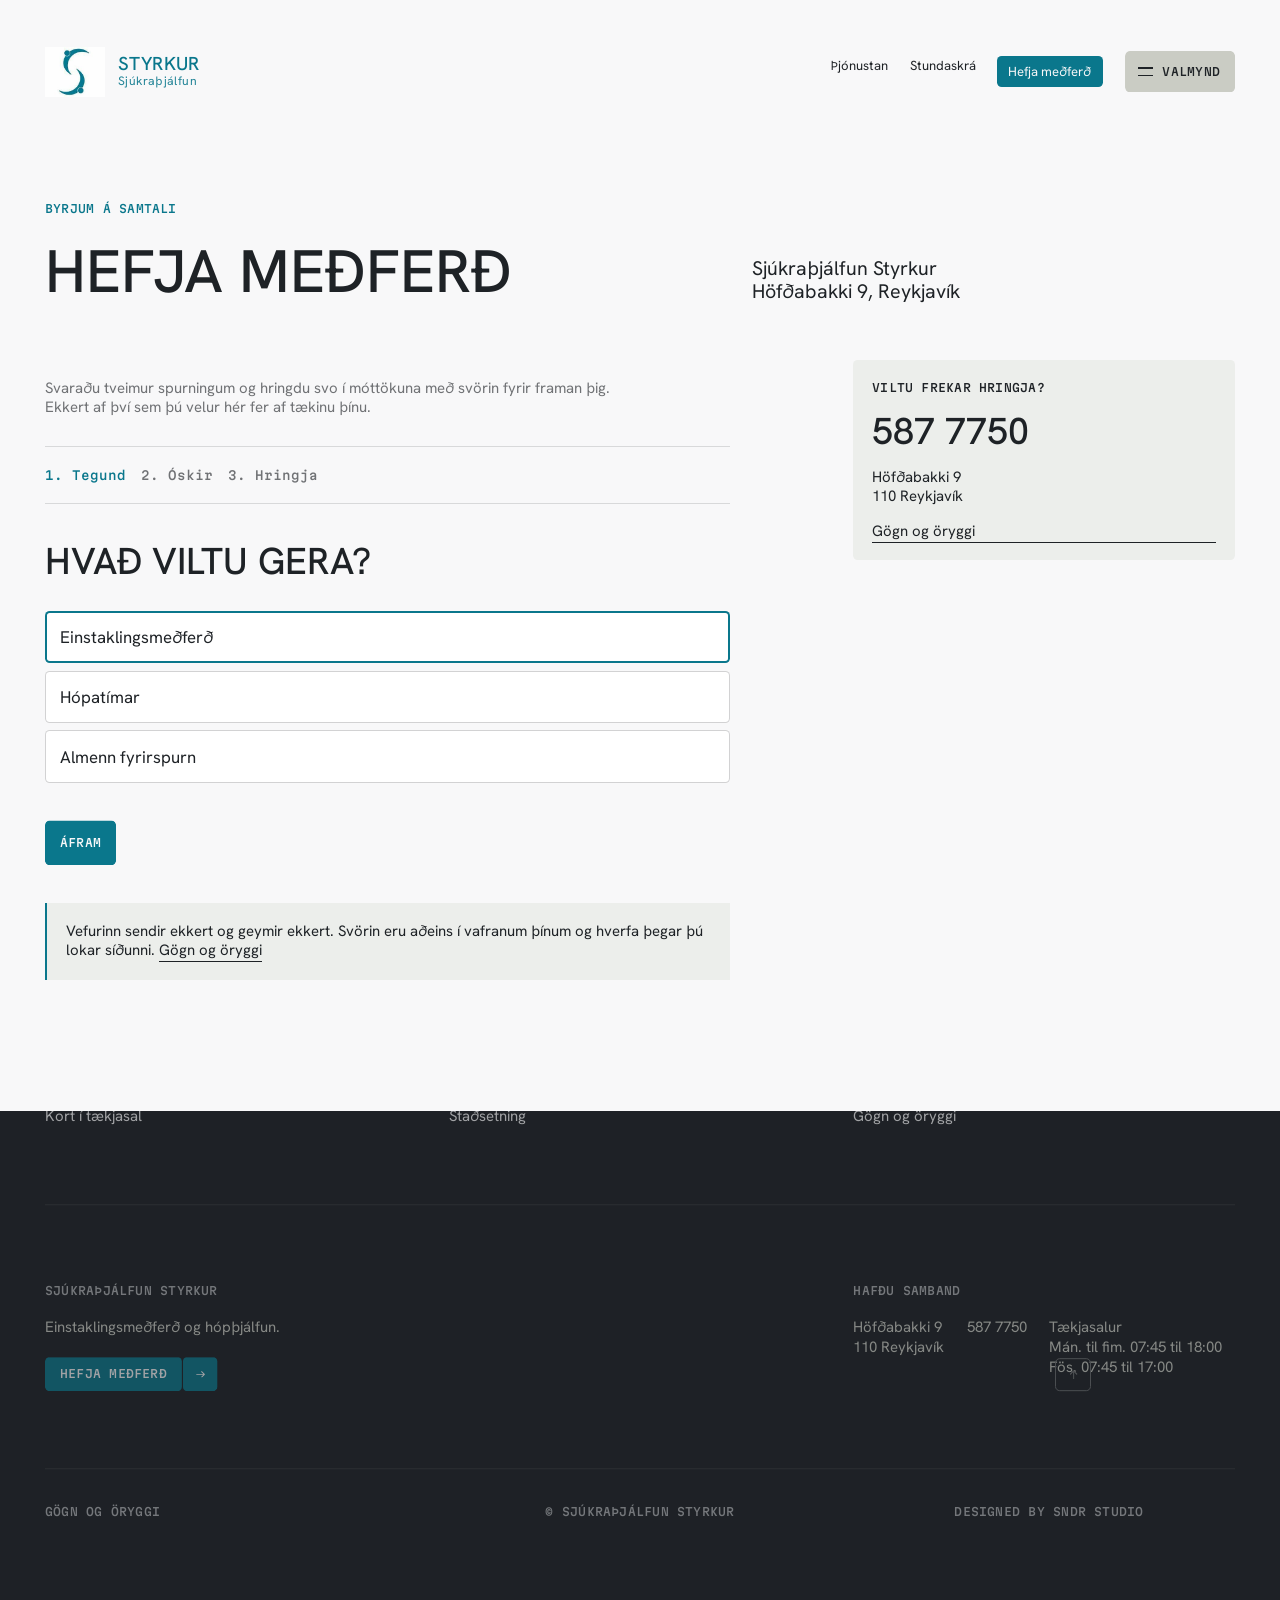
==== commit a3c9d1b8: "Deploy 1beeacc (noindex preview)" ====
--- a/byrja.html
+++ b/byrja.html
@@ -13,10 +13,10 @@
 (function(){var d=document.documentElement,open;window.styrkurGate=new Promise(function(r){open=r});window.styrkurOpen=open;
 try{var home=/(\/|index\.html)$/.test(location.pathname),seen=sessionStorage.getItem('styrkur-seen'),calm=matchMedia('(prefers-reduced-motion: reduce)').matches;
 if(home&&!seen&&!calm){d.classList.add('is-loading');setTimeout(function(){if(d.classList.contains('is-loading')){d.classList.remove('is-loading');var l=document.getElementById('ldr');if(l)l.remove();open()}},4500)}else open()}catch(e){open()}})();</script>
-<link rel="stylesheet" href="css/brand.css?v=styrkur-1">
-<link rel="stylesheet" href="css/site.css?v=styrkur-1">
-<link rel="stylesheet" href="css/pages.css?v=styrkur-1">
-<link rel="stylesheet" href="css/styrkur.css?v=styrkur-3">
+<link rel="stylesheet" href="css/brand.css?v=styrkur-5">
+<link rel="stylesheet" href="css/site.css?v=styrkur-5">
+<link rel="stylesheet" href="css/pages.css?v=styrkur-5">
+<link rel="stylesheet" href="css/styrkur.css?v=styrkur-5">
 </head>
 <body data-page="byrja">
 <!-- Frumgerð. Ekkert er sent úr eyðublaðinu. -->
@@ -127,7 +127,7 @@
 <script src="js/vendor/ScrollToPlugin.min.js"></script>
 <script src="js/vendor/CustomEase.min.js"></script>
 <script src="js/vendor/lenis.min.js"></script>
-<script src="js/site.js?v=styrkur-3"></script>
-<script src="js/styrkur.js?v=styrkur-3"></script>
+<script src="js/site.js?v=styrkur-5"></script>
+<script src="js/styrkur.js?v=styrkur-5"></script>
 </body>
 </html>
--- a/css/styrkur.css
+++ b/css/styrkur.css
@@ -264,9 +264,9 @@
 
 /* header over page content: transparent over photos (reference), a frosted bar once it sits over text */
 .hdr__row{transition:transform 1.2s var(--ease-out),background-color .4s ease,-webkit-backdrop-filter .4s ease,backdrop-filter .4s ease}
-.hdr.hdr--solid:not(.hdr--offwhite):not(.hdr--light) .hdr__row{background:rgba(248,248,249,.88);-webkit-backdrop-filter:blur(14px);backdrop-filter:blur(14px)}
-.hdr.hdr--solid.hdr--light .hdr__row{background:rgba(30,34,38,.86);-webkit-backdrop-filter:blur(14px);backdrop-filter:blur(14px)}
-.hdr.hdr--solid.hdr--grey .hdr__row{background:rgba(236,238,235,.9)}
+.hdr.hdr--solid:not(.hdr--offwhite):not(.hdr--light) .hdr__row{background:rgba(248,248,249,.97);-webkit-backdrop-filter:blur(14px);backdrop-filter:blur(14px)}
+.hdr.hdr--solid.hdr--light .hdr__row{background:rgba(30,34,38,.96);-webkit-backdrop-filter:blur(14px);backdrop-filter:blur(14px)}
+.hdr.hdr--solid.hdr--grey .hdr__row{background:rgba(236,238,235,.97)}
 @media (max-width:519px){.hdr.hdr--solid .hdr__row{height:7.6rem}}
 /* anchor jumps land below the header */
 section[id],[id="medferdir"],[id="verd"],[id="verdskra"],[id="ibudir"]{scroll-margin-top:calc(var(--header-h) + 1rem)}
@@ -395,3 +395,7 @@
 
 /* Phone portrait crop of the hands photo: keep the fingers and nails in frame, not the bare knuckle */
 @media (max-width:767px){.hero__slide[data-i="0"] .hero__media img[data-crop=hands]{object-position:72% 50%}}
+
+/* iOS Safari did not blur behind the bar, so .88 let page text show behind the logo: near-opaque instead */
+/* links inside running text carry their underline on touch too (the hover-only line gave no cue on phones) */
+.st-privacy .ul::after,.bk__sticky .ul::after,.split__body .ul::after,.lwc__body .ul::after{transform:scaleX(1)}
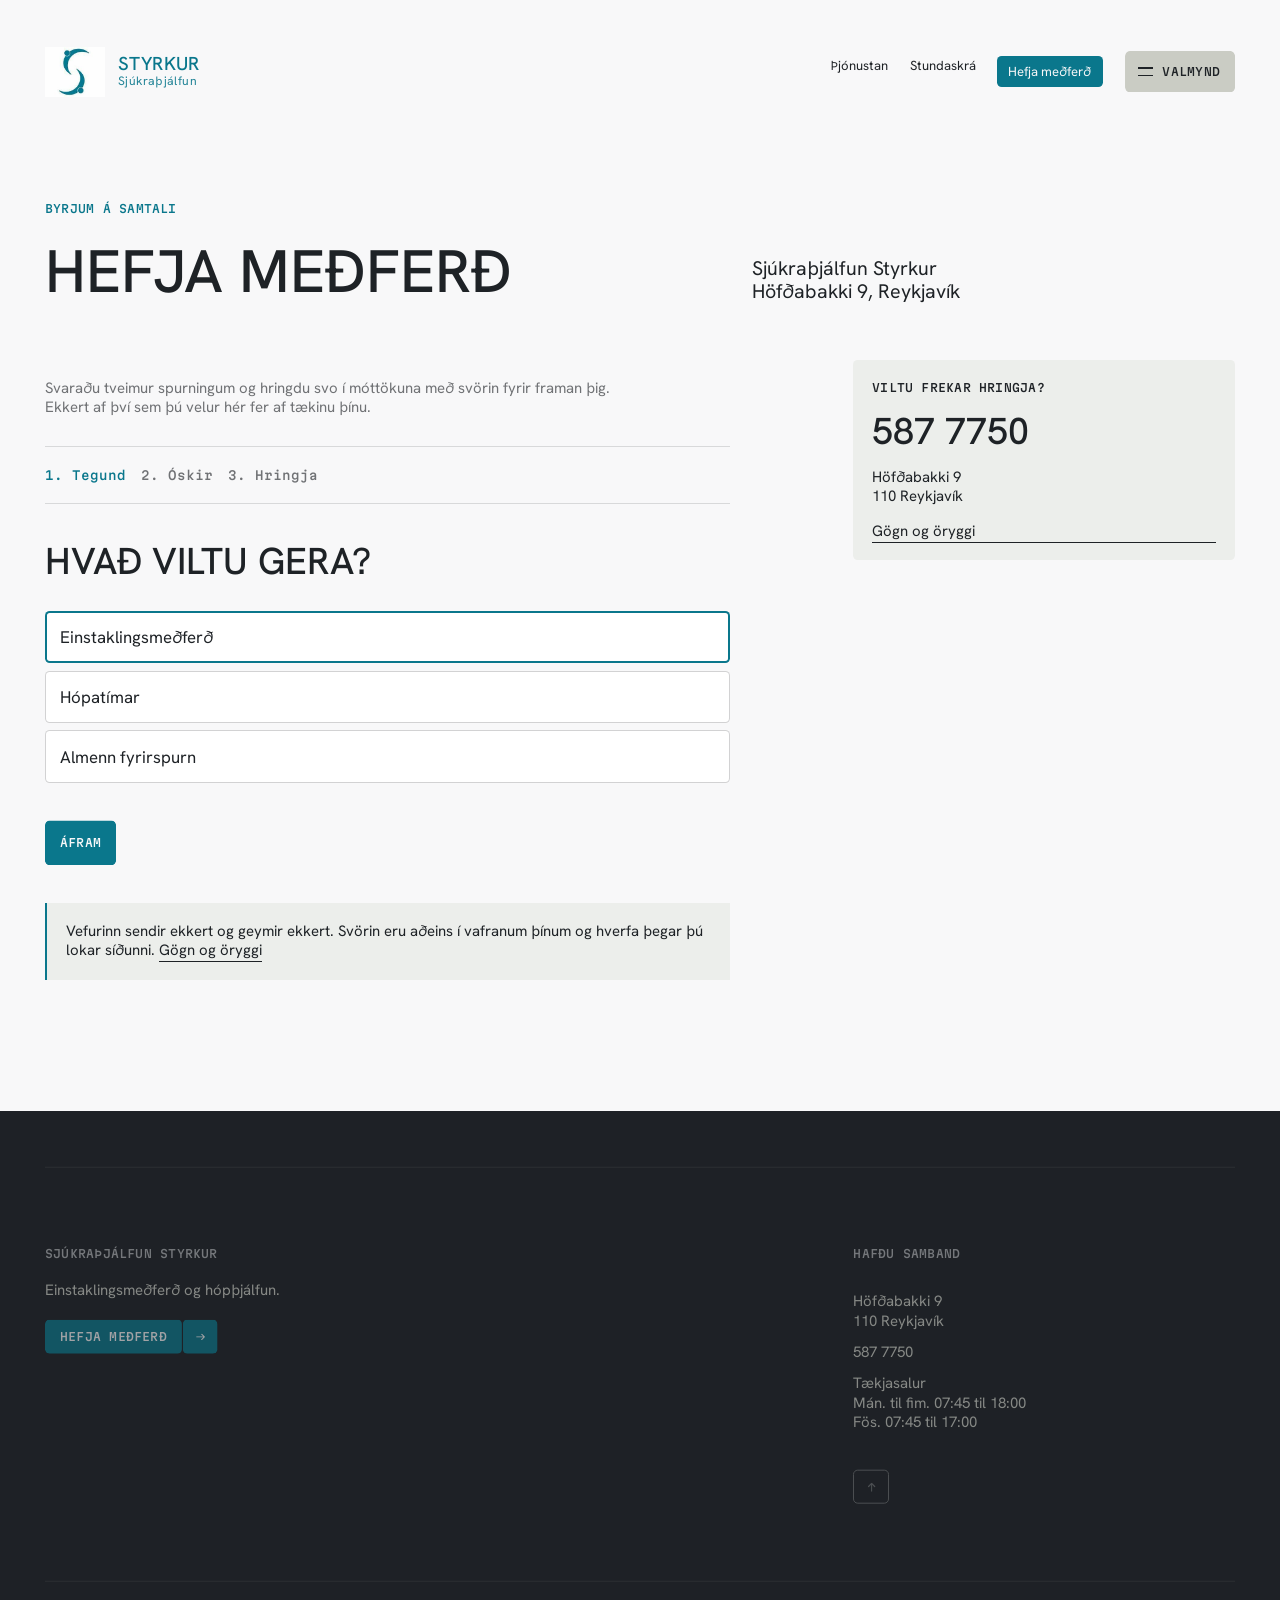
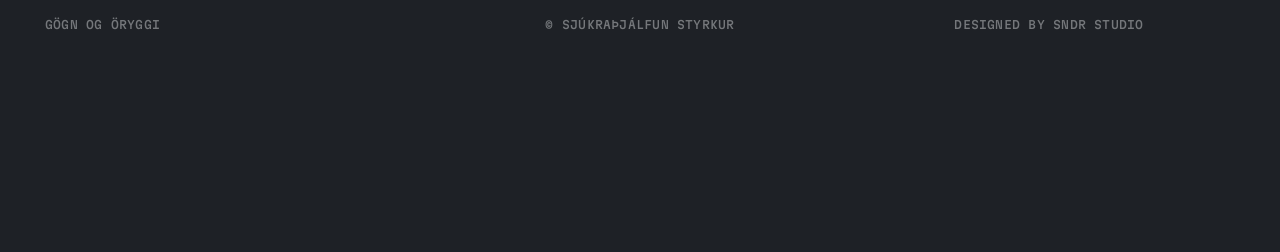
==== commit b25aace5: "Deploy c99dfa1 (noindex preview)" ====
--- a/byrja.html
+++ b/byrja.html
@@ -13,10 +13,10 @@
 (function(){var d=document.documentElement,open;window.styrkurGate=new Promise(function(r){open=r});window.styrkurOpen=open;
 try{var home=/(\/|index\.html)$/.test(location.pathname),seen=sessionStorage.getItem('styrkur-seen'),calm=matchMedia('(prefers-reduced-motion: reduce)').matches;
 if(home&&!seen&&!calm){d.classList.add('is-loading');setTimeout(function(){if(d.classList.contains('is-loading')){d.classList.remove('is-loading');var l=document.getElementById('ldr');if(l)l.remove();open()}},4500)}else open()}catch(e){open()}})();</script>
-<link rel="stylesheet" href="css/brand.css?v=styrkur-5">
-<link rel="stylesheet" href="css/site.css?v=styrkur-5">
-<link rel="stylesheet" href="css/pages.css?v=styrkur-5">
-<link rel="stylesheet" href="css/styrkur.css?v=styrkur-5">
+<link rel="stylesheet" href="css/brand.css?v=styrkur-9">
+<link rel="stylesheet" href="css/site.css?v=styrkur-9">
+<link rel="stylesheet" href="css/pages.css?v=styrkur-9">
+<link rel="stylesheet" href="css/styrkur.css?v=styrkur-9">
 </head>
 <body data-page="byrja">
 <!-- Frumgerð. Ekkert er sent úr eyðublaðinu. -->
@@ -127,7 +127,7 @@
 <script src="js/vendor/ScrollToPlugin.min.js"></script>
 <script src="js/vendor/CustomEase.min.js"></script>
 <script src="js/vendor/lenis.min.js"></script>
-<script src="js/site.js?v=styrkur-5"></script>
-<script src="js/styrkur.js?v=styrkur-5"></script>
+<script src="js/site.js?v=styrkur-9"></script>
+<script src="js/styrkur.js?v=styrkur-9"></script>
 </body>
 </html>
--- a/css/styrkur.css
+++ b/css/styrkur.css
@@ -264,9 +264,9 @@
 
 /* header over page content: transparent over photos (reference), a frosted bar once it sits over text */
 .hdr__row{transition:transform 1.2s var(--ease-out),background-color .4s ease,-webkit-backdrop-filter .4s ease,backdrop-filter .4s ease}
-.hdr.hdr--solid:not(.hdr--offwhite):not(.hdr--light) .hdr__row{background:rgba(248,248,249,.97);-webkit-backdrop-filter:blur(14px);backdrop-filter:blur(14px)}
-.hdr.hdr--solid.hdr--light .hdr__row{background:rgba(30,34,38,.96);-webkit-backdrop-filter:blur(14px);backdrop-filter:blur(14px)}
-.hdr.hdr--solid.hdr--grey .hdr__row{background:rgba(236,238,235,.97)}
+.hdr.hdr--solid:not(.hdr--offwhite):not(.hdr--light) .hdr__row{background:#f8f8f9;-webkit-backdrop-filter:blur(14px);backdrop-filter:blur(14px)}
+.hdr.hdr--solid.hdr--light .hdr__row{background:#1e2226;-webkit-backdrop-filter:blur(14px);backdrop-filter:blur(14px)}
+.hdr.hdr--solid.hdr--grey .hdr__row{background:#eceeeb}
 @media (max-width:519px){.hdr.hdr--solid .hdr__row{height:7.6rem}}
 /* anchor jumps land below the header */
 section[id],[id="medferdir"],[id="verd"],[id="verdskra"],[id="ibudir"]{scroll-margin-top:calc(var(--header-h) + 1rem)}
@@ -396,6 +396,25 @@
 /* Phone portrait crop of the hands photo: keep the fingers and nails in frame, not the bare knuckle */
 @media (max-width:767px){.hero__slide[data-i="0"] .hero__media img[data-crop=hands]{object-position:72% 50%}}
 
-/* iOS Safari did not blur behind the bar, so .88 let page text show behind the logo: near-opaque instead */
+/* iOS Safari did not blur behind the bar, so a translucent bar let page text show behind the logo: solid instead */
 /* links inside running text carry their underline on touch too (the hover-only line gave no cue on phones) */
 .st-privacy .ul::after,.bk__sticky .ul::after,.split__body .ul::after,.lwc__body .ul::after{transform:scaleX(1)}
+
+/* Up-arrow: the base floated it absolutely over the footer's bottom edge, and Styrkur's longer contact column
+   (gym hours) ran underneath it. It now takes the empty "s" cell under the contact block at every width.
+   position:relative (not static) keeps it the containing block for its two animated arrow svgs. */
+.ftr__top,.ftr__top:where(*){position:relative;left:auto;right:auto;bottom:auto;grid-area:s;justify-self:start;align-self:end;margin-top:4rem}
+@media (max-width:1023px){.ftr__top{left:auto;right:auto;bottom:auto}}
+
+/* Phone footer: the link groups are accordions, so they carry the menu's +/− marker and sit as one tidy list
+   instead of three headings floating in large gaps; the contact lines stack instead of running together. */
+@media (max-width:519px){
+  .ftr__nav{row-gap:0}
+  .ftr__nav .ftr__t{margin-bottom:0}
+  .ftr__t .acc{position:relative;min-height:5.6rem;align-items:center;padding-right:4rem}
+  .ftr__t .acc::after{content:"+";position:absolute;right:0;top:50%;transform:translateY(-50%);font:400 2.2rem/1 var(--sans);color:var(--stone)}
+  .ftr__t .acc[aria-expanded="true"]::after{content:"−"}
+  .ftr__nav .ftr__list>li:first-child{margin-top:1.6rem}
+  .ftr__nav .ftr__list>li:last-child{margin-bottom:1.6rem}
+}
+.ftr__contact{flex-direction:column;align-items:flex-start;row-gap:1.2rem}
